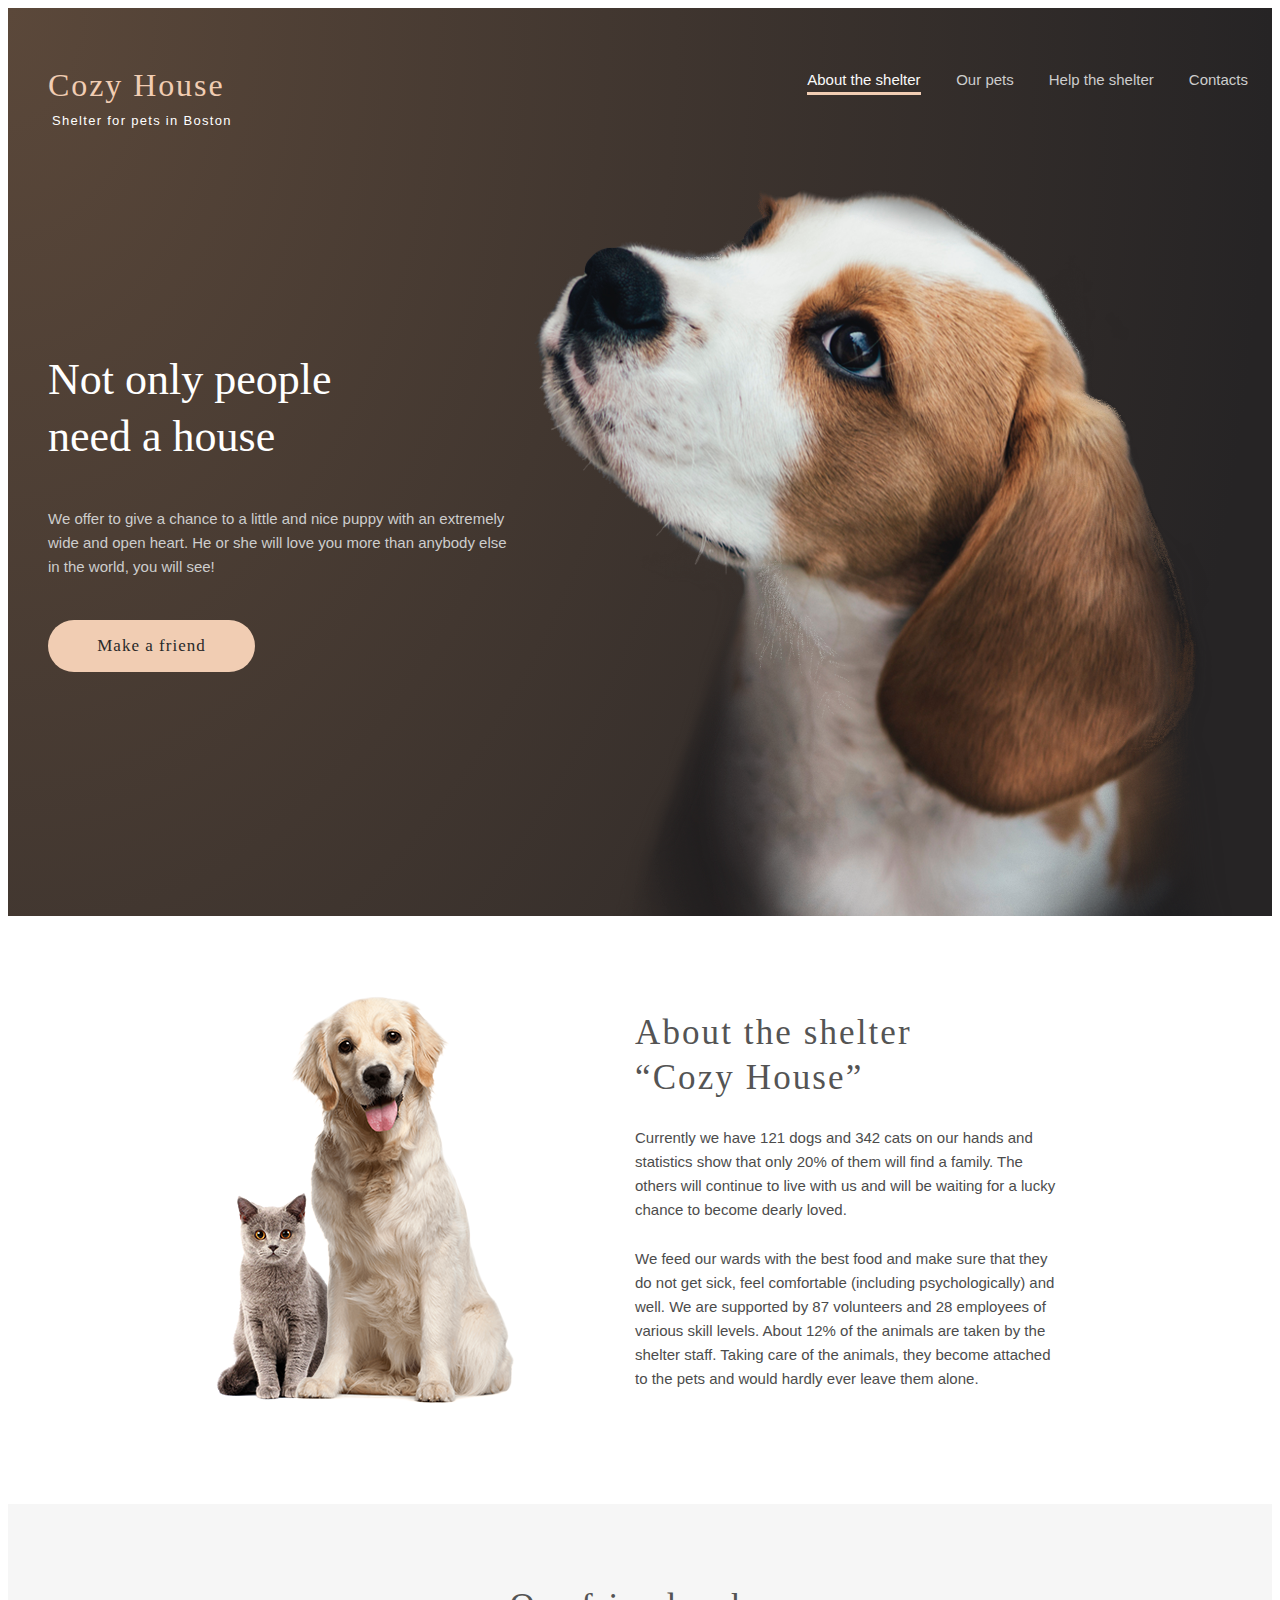
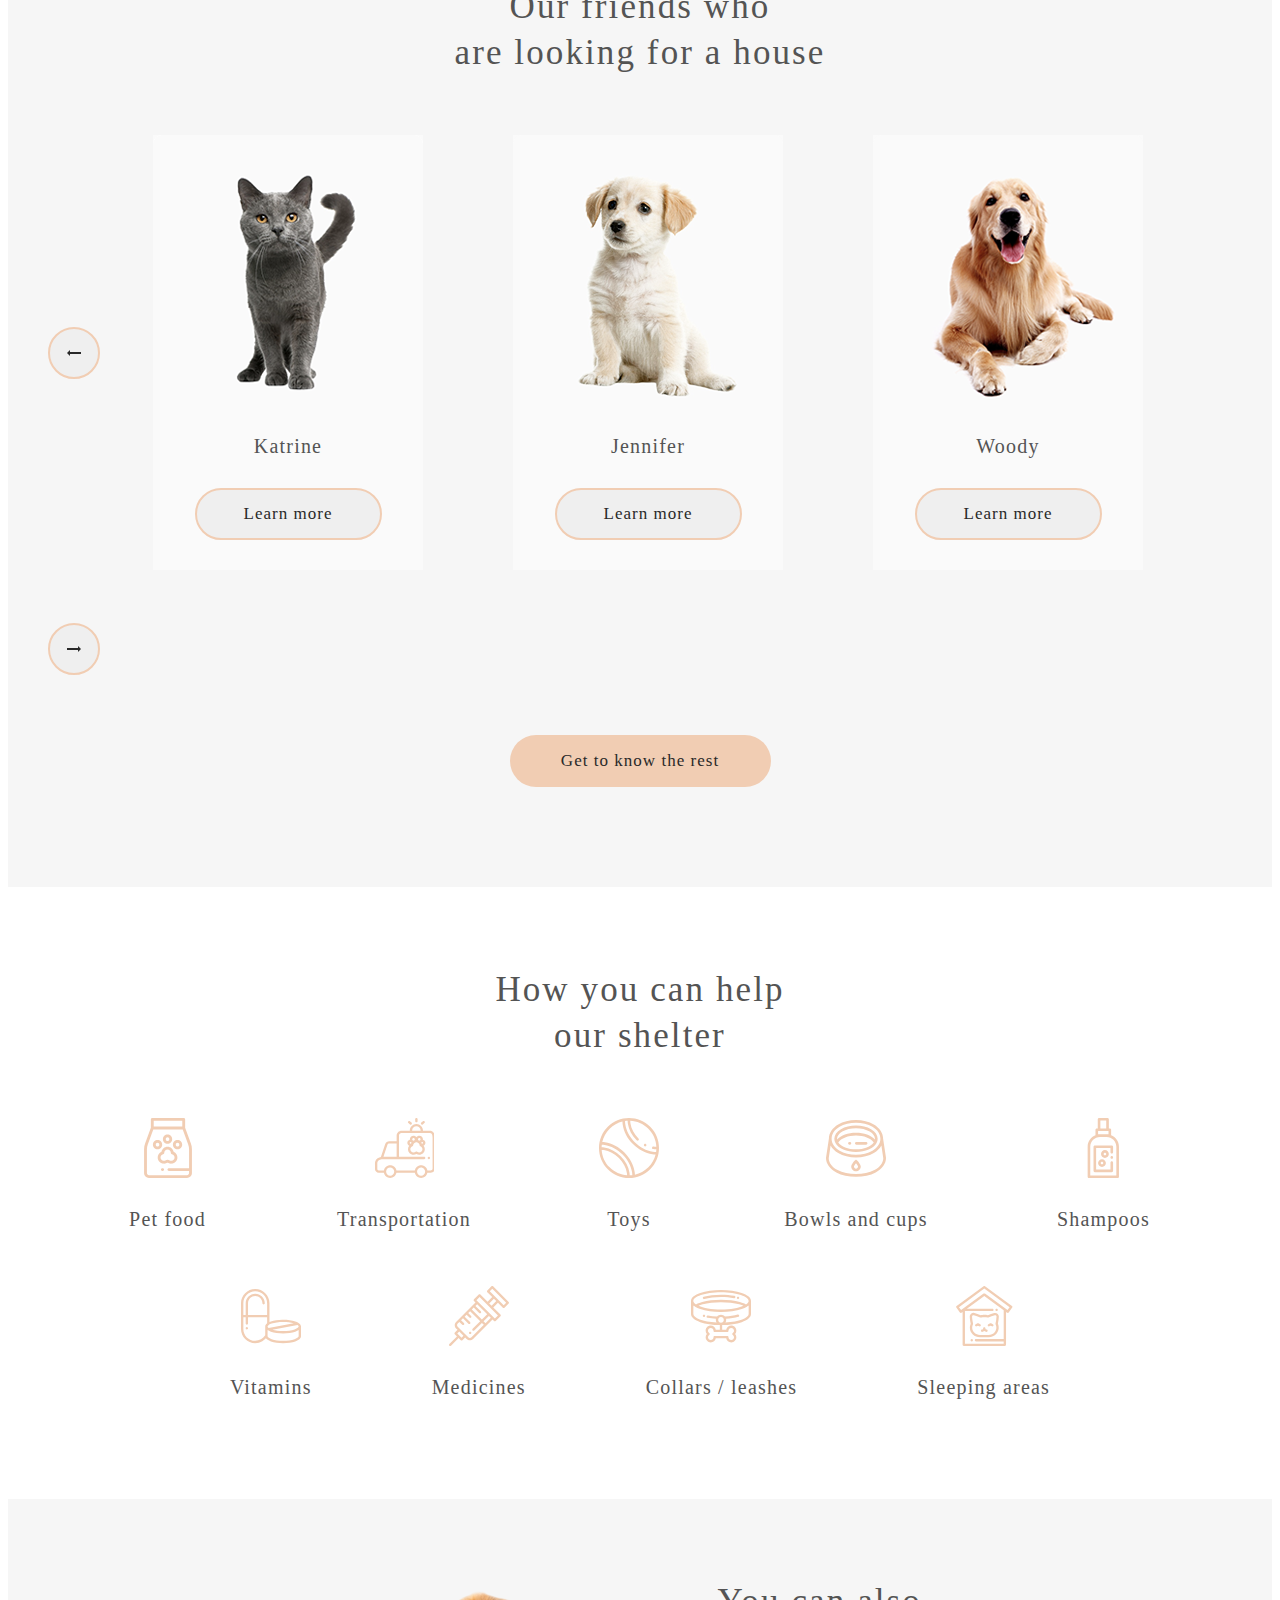
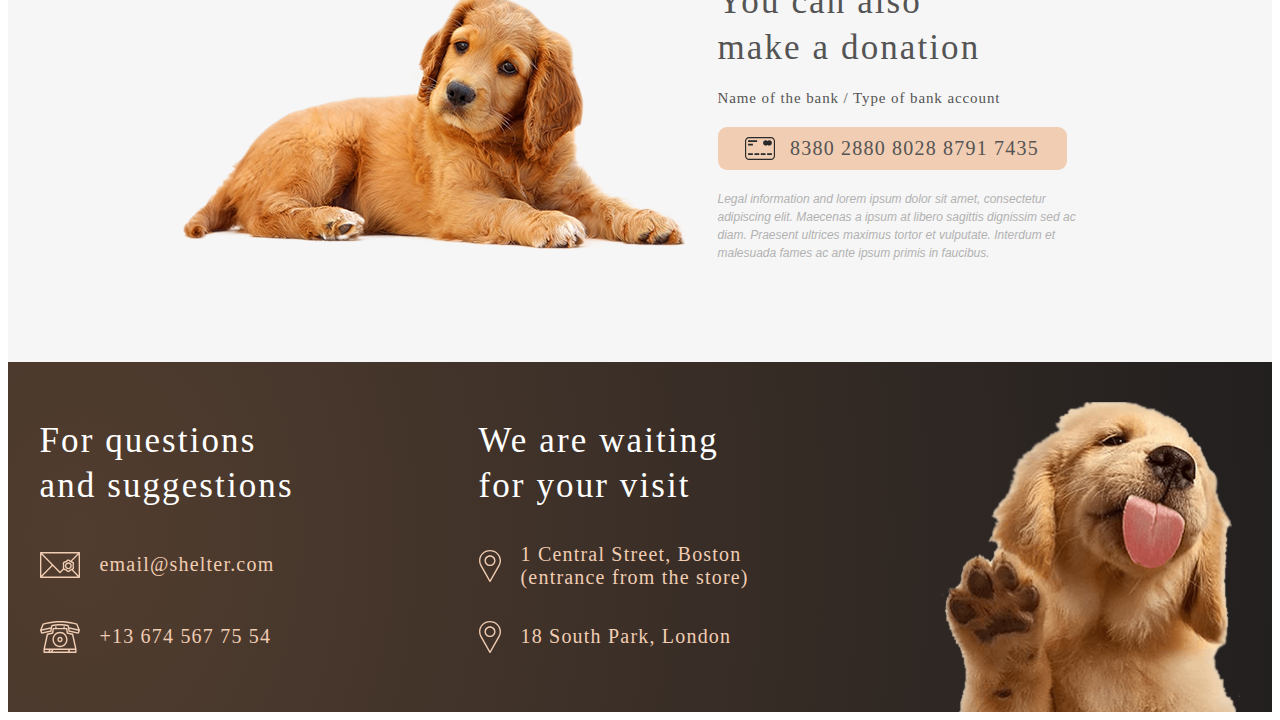
==== pages/main/index.html @ 9125d7a4 "feat: modified files" ====
<!DOCTYPE html>
<html lang="en">
  <head>
    <link rel="stylesheet" href="css/style.css" />
    <link rel="stylesheet" href="css/about-style.css" />
    <link rel="stylesheet" href="css/donation-style.css" />
    <link rel="stylesheet" href="css/help-style.css" />
    <link rel="stylesheet" href="css/pets-style.css" />
    <link rel="stylesheet" href="css/footer-style.css" />
    <meta charset="UTF-8" />
    <meta http-equiv="X-UA-Compatible" content="IE=edge" />
    <meta name="viewport" content="width=device-width, initial-scale=1.0" />
    <title>Shelter</title>
  </head>
  <body>
    <div class="content">
      <header class="header">
        <div class="header-container container">
          <div class="logo">
            <h1 class="logo-title">Cozy House</h1>
            <p class="logo-subtitle font-arial">Shelter for pets in Boston</p>
          </div>
          <nav class="header-nav">
            <ul class="header-list">
              <li>
                <a href="" class="header-link link-active font-arial"
                  >About the shelter</a
                >
                <div class="link-active-line"></div>
              </li>
              <li>
                <a href="../pets/index.html" class="header-link font-arial"
                  >Our pets</a
                >
              </li>
              <li>
                <a href="#help-the-shelter" class="header-link font-arial"
                  >Help the shelter</a
                >
              </li>
              <li>
                <a href="#contacts" class="header-link font-arial">Contacts</a>
              </li>
            </ul>

            <div class="header-nav-close">
              <span class="header-nav-close-line"></span>
              <span class="header-nav-close-line"></span>
            </div>
          </nav>
        </div>
      </header>
      <main>
        <section class="start-screen-container container">
          <div class="start-screen-content">
            <div class="heading">
              <span
                >Not only people <br />
                need a house</span
              >
            </div>

            <span class="font-arial subheading"
              >We offer to give a chance to a little and nice puppy with an
              extremely <br />
              wide and open heart. He or she will love you more than anybody
              else <br />
              in the world, you will see!</span
            >
            <div class="button-padding">
              <a href="#our-pets" class="button-primery"> Make a friend </a>
            </div>
          </div>
          <div class="photo"></div>
        </section>
        <section class="about-section container" id="about">
          <div class="about-photo-container">
            <img
              src="../../assets/img/about-pets.png"
              class="about-photo"
              alt="about-photo"
            />
          </div>

          <div class="about-text">
            <span class="about-heading font-georgia"
              >About the shelter <br />
              “Cozy House”</span
            >
            <span class="about-subheading font-arial">
              Currently we have 121 dogs and 342 cats on our hands and <br />
              statistics show that only 20% of them will find a family. The
              <br />
              others will continue to live with us and will be waiting for a
              lucky <br />
              chance to become dearly loved.
            </span>
            <span class="about-subheading font-arial"
              >We feed our wards with the best food and make sure that they
              <br />
              do not get sick, feel comfortable (including psychologically) and
              <br />
              well. We are supported by 87 volunteers and 28 employees of <br />
              various skill levels. About 12% of the animals are taken by the
              <br />
              shelter staff. Taking care of the animals, they become attached
              <br />
              to the pets and would hardly ever leave them alone.</span
            >
          </div>
        </section>
        <section class="pets-container container" id="our-pets">
          <div class="section-heading">
            <span>Our friends who</span>
            <span>are looking for a house</span>
          </div>

          <div class="pets-cards-wrapper">
            <button class="button-arrow">
              <div class="arrow-left"></div>
            </button>
            <div class="pets-cards">
              <div class="pets-card">
                <img src="../../assets/img/pets-katrine.png" alt="card" />
                <p class="pets-card-name">Katrine</p>
                <div class="pets-button-padding">
                  <button class="pets-card-button">Learn more</button>
                </div>
              </div>
              <div class="pets-card">
                <img src="../../assets/img/pets-jennifer.png" alt="card" />
                <p class="pets-card-name">Jennifer</p>
                <div class="pets-button-padding">
                  <button class="pets-card-button">Learn more</button>
                </div>
              </div>
              <div class="pets-card">
                <img src="../../assets/img/pets-woody.png" alt="card" />
                <p class="pets-card-name">Woody</p>
                <div class="pets-button-padding">
                  <button class="pets-card-button">Learn more</button>
                </div>
              </div>
            </div>

            <button class="button-arrow">
              <div class="arrow-right"></div>
            </button>
          </div>

          <p>
            <a href="../pets/index.html" class="pets-button"
              >Get to know the rest</a
            >
          </p>
        </section>
        <section class="help-container container" id="help-the-shelter">
          <div class="section-heading">
            <span>How you can help</span>
            <span>our shelter</span>
          </div>
          <div class="help-cards font-georgia">
            <div class="help-card help-card1">
              <div class="help-icon icon-pet-food"></div>
              <p class="help-text">Pet food</p>
            </div>
            <div class="help-card help-card2">
              <div class="help-icon icon-transportation"></div>
              <p class="help-text">Transportation</p>
            </div>
            <div class="help-card help-card3">
              <div class="help-icon icon-toys"></div>
              <p class="help-text">Toys</p>
            </div>
            <div class="help-card help-card4">
              <div class="help-icon icon-bowls-and-cups"></div>
              <p class="help-text">Bowls and cups</p>
            </div>
            <div class="help-card help-card5">
              <div class="help-icon icon-shampoos"></div>
              <p class="help-text">Shampoos</p>
            </div>

            <div class="help-card">
              <div class="help-icon icon-vitamins"></div>
              <p class="help-text">Vitamins</p>
            </div>
            <div class="help-card">
              <div class="help-icon icon-medicines"></div>
              <p class="help-text">Medicines</p>
            </div>
            <div class="help-card">
              <div class="help-icon icon-collars-leashes"></div>
              <p class="help-text">Collars / leashes</p>
            </div>
            <div class="help-card">
              <div class="help-icon icon-sleeping-area"></div>
              <p class="help-text">Sleeping areas</p>
            </div>
          </div>
        </section>
        <section class="donation-container container">
          <div class="donation-dog"></div>
          <div class="donation-information">
            <div class="donation-heading">
              <span
                >You can also <br />
                make a donation</span
              >
            </div>
            <p class="font-georgia donation-subheading">
              Name of the bank / Type of bank account
            </p>
            <div class="credit-card-content">
              <div class="credit-card"></div>
              <div>
                <a href="##" class="font-georgia number-credit-card">
                  8380 2880 8028 8791 7435
                </a>
              </div>
            </div>
            <p class="donation-text">
              Legal information and lorem ipsum dolor sit amet, consectetur
              <br />
              adipiscing elit. Maecenas a ipsum at libero sagittis dignissim sed
              ac <br />
              diam. Praesent ultrices maximus tortor et vulputate. Interdum et
              <br />
              malesuada fames ac ante ipsum primis in faucibus.
            </p>
          </div>
        </section>
      </main>
      <footer class="footer-container" id="contacts">
        <div class="contacts">
          <p class="font-georgia footer-title">
            For questions <br />
            and suggestions
          </p>
          <div class="information-wrapper">
            <div>
              <a href="mailto:email@shelter.com"
                ><div class="icon-email"></div
              ></a>
            </div>
            <div class="footer-text font-georgia">
              <a href="mailto:email@shelter.com" class="footer-link"
                >email@shelter.com</a
              >
            </div>
          </div>
          <div class="information-wrapper">
            <div>
              <a href="tel:+136745677554"><div class="icon-phone"></div></a>
            </div>
            <div class="footer-text font-georgia">
              <a href="tel:+136745677554" class="footer-link"
                >+13 674 567 75 54</a
              >
            </div>
          </div>
        </div>
        <div class="location">
          <p class="font-georgia footer-title">
            We are waiting <br />
            for your visit
          </p>
          <div class="information-wrapper location-boston-wrapper">
            <div>
              <a href="https://goo.gl/maps/z3cRfPZ4TjswBLQbA" target="_blank">
                <div class="icon-marker"></div
              ></a>
            </div>
            <div class="footer-text font-georgia">
              <a
                href="https://goo.gl/maps/z3cRfPZ4TjswBLQbA"
                target="_blank"
                class="footer-link"
              >
                1 Central Street, Boston <br />
                (entrance from the store)
              </a>
            </div>
          </div>
          <div class="information-wrapper location-london-wrapper">
            <a href="https://goo.gl/maps/1CMe6zZe6ShbFnkq8" target="_blank">
              <div class="icon-marker"></div>
            </a>
            <div class="footer-text font-georgia">
              <a
                href="https://goo.gl/maps/1CMe6zZe6ShbFnkq8"
                target="_blank"
                class="footer-link"
              >
                18 South Park, London
              </a>
            </div>
          </div>
        </div>
        <div class="footer-photo"></div>
      </footer>
    </div>
    <script src="score.js"></script>
  </body>
</html>
---- pages/main/css/style.css ----
html {
  scroll-behavior: smooth; /*чтобы прокрутка страницы по якорям проходила плавно*/
}

.content {
  color: #ffffff;
  max-width: 1280px;
  margin: 0 auto;
}

.container {
  max-width: 1280px;
  margin: 0 auto;
  padding-left: 40px;
  padding-right: 40px;
}

.header {
  width: 1280px;
  position: absolute;
  padding: 60px 0 30px;
}

.header-container {
  /* background: url(noise_lines_transparent@2X.png),
    radial-gradient(100% 215.42% at 0% 0%, #5b483a 0%, #262425 100%), #211f20;*/
  /*height: 180px;
  display: flex;
  flex-wrap: wrap;
  justify-content: space-between;
  align-items: center;
  color: #ffffff;*/
  max-width: 1200px;
  margin: auto;
  display: flex;
  justify-content: space-between;
}

.logo {
  display: flex;
  flex-direction: column;
  justify-content: space-between;
}

.logo-title {
  font-family: Georgia;
  font-style: normal;
  font-weight: normal;
  font-size: 32px;
  line-height: 110%;
  display: flex;
  align-items: center;
  letter-spacing: 0.06em;
  color: #f1cdb3;
}

.font-arial {
  font-family: Arial;
  font-style: normal;
  font-weight: normal;
}

.font-georgia {
  font-family: Georgia;
  font-style: normal;
  font-weight: normal;
  letter-spacing: 0.06em;
}

.logo-subtitle {
  padding-left: 4px;
  padding-top: 10px;
  font-size: 13px;
  line-height: 15px;
  letter-spacing: 0.1em;
}

h1 {
  margin: 0px;
}

h2 {
  margin: 0px;
}

.header-list {
  display: flex;
  flex-wrap: wrap;
  gap: 35px;
}

p {
  margin: 0px;
}

.header-link {
  font-size: 15px;
  line-height: 160%;
  color: #cdcdcd;
  text-decoration: none;
}

.header-link:hover {
  color: #fafafa;
}

li {
  list-style: none;
}

ul {
  padding: 0px;
  margin: 0px;
}

.link-active {
  color: #fafafa;
}

.link-active-line {
  width: 114px;
  height: 3px;
  top: 24px;
  background: #f1cdb3;
}

.start-screen-container {
  padding-top: 180px;
  background: url(noise_lines_transparent@2X.png),
    radial-gradient(100% 215.42% at 0% 0%, #5b483a 0%, #262425 100%), #211f20;
  padding-left: 40px;
  padding-right: 40px;
  display: flex;
  justify-content: space-between;
  flex-wrap: wrap;
}

.photo {
  background-image: url("../../../assets/img/start-screen-puppy.png");
  width: 698px;
  height: 728px;
}

.start-screen-content {
  display: flex;
  flex-direction: column;
  padding-top: 163px;
}

.heading {
  font-family: Georgia;
  font-style: normal;
  font-weight: normal;
  font-size: 44px;
  line-height: 130%;
  color: #ffffff;
}

.subheading {
  font-size: 15px;
  line-height: 160%;
  color: #cdcdcd;
  padding-top: 42px;
}

.button-primery {
  display: flex;
  flex-direction: column;
  justify-content: center;
  align-items: center;
  font-family: Georgia;
  font-style: normal;
  font-weight: 400;
  font-size: 17px;
  line-height: 130%;
  letter-spacing: 0.06em;

  width: 207px;
  height: 52px;
  background: #f1cdb3;
  border-radius: 100px;
  border: 0;
  cursor: pointer;
  text-decoration: none;
  color: #292929;
}

.button-primery:hover {
  background: #fddcc4;
}

/*.button-primery*/

.button-padding {
  padding-top: 41px;
}

.section-heading {
  font-family: Georgia;
  font-style: normal;
  font-weight: normal;
  font-size: 35px;
  line-height: 130%;
  letter-spacing: 0.06em;
  color: #545454;
  display: flex;
  flex-direction: column;
  justify-content: center;
  align-items: center;
}
---- pages/main/css/about-style.css ----
﻿.about-section {
  padding-top: 80px;
  display: flex;
  justify-content: center;
  flex-direction: row;
  align-items: center;
  flex-wrap: wrap;
  gap: 120px;
  margin-bottom: 100px;
}

.about-photo {
  width: 300px;
  height: 408px;
}

.about-photo-container {
  display: flex;
  flex-direction: row;
  justify-content: center;
}

.about-text {
  display: flex;
  flex-direction: column;
  justify-content: center;
  width: 430px;
}

.about-heading {
  font-size: 35px;
  line-height: 130%;
  color: #545454;
}

.about-text {
  font-size: 15px;
  line-height: 160%;
  color: #4c4c4c;
}

.about-subheading {
  padding-top: 25px;
}
---- pages/main/css/donation-style.css ----
﻿.donation-container {
  background-color: #f6f6f6;
  padding-top: 80px;
  padding-bottom: 100px;
  display: flex;
  flex-wrap: wrap;
  justify-content: center;
}

.donation-dog {
  width: 505px;
  height: 261px;
  background-image: url("../../../assets/img/donation-dog.png");
  align-self: center;
}

.donation-information {
  padding-left: 30px;
  display: flex;
  flex-direction: column;
  justify-content: space-between;
  gap: 20px;
  width: 380px;
}

.donation-heading {
  font-family: Georgia;
  font-style: normal;
  font-weight: normal;
  font-size: 35px;
  line-height: 130%;
  letter-spacing: 0.06em;
  color: #545454;
}

.donation-subheading {
  font-size: 15px;
  line-height: 110%;
  letter-spacing: 0.06em;
  color: #545454;
}

.credit-card-content {
  display: flex;
  justify-content: center;
  align-items: center;
  width: 349px;
  height: 43px;
  background: #f1cdb3;
  border-radius: 9px;
  gap: 15px;
  cursor: pointer;
}

.credit-card-content:hover {
  background: #fddcc4;
}

.credit-card {
  width: 30px;
  height: 23px;
  background-image: url("../../../assets/svg/credit-card.svg");
}

.number-credit-card {
  text-decoration: none;
  font-size: 20px;
  line-height: 115%;
  letter-spacing: 0.06em;
  color: #545454;
}

/*a:link {
  text-decoration: none;
  color: #545454;
}*/

.donation-text {
  font-family: Arial;
  font-style: italic;
  font-weight: normal;
  font-size: 12px;
  line-height: 18px;
  color: #b2b2b2;
}
---- pages/main/css/help-style.css ----
﻿.help-container {
  padding-top: 80px;
  padding-bottom: 100px;
  display: flex;
  flex-direction: column;
  flex-wrap: wrap;
  justify-content: space-between;
  align-items: center;
}

.help-cards {
  padding-top: 60px;
  /*padding-left: 87px;
  padding-right: 87px;*/
  display: flex;
  justify-content: center;
  flex-wrap: wrap;
  gap: 55px 120px;
  font-size: 20px;
  line-height: 115%;
  color: #545454;
}

.help-card {
  display: flex;
  flex-direction: column;
  align-items: center;
}

.help-icon {
  width: 60px;
  height: 60px;
}

.icon-pet-food {
  background-image: url("../../../assets/svg/icon-pet-food.svg");
}

.icon-transportation {
  background-image: url("../../../assets/svg/icon-transportation.svg");
}

.icon-toys {
  background-image: url("../../../assets/svg/icon-toys.svg");
}

.icon-bowls-and-cups {
  background-image: url("../../../assets/svg/icon-bowls-and-cups.svg");
}

.icon-shampoos {
  background-image: url("../../../assets/svg/icon-shampoos.svg");
}

.icon-vitamins {
  background-image: url("../../../assets/svg/icon-vitamins.svg");
}

.icon-medicines {
  background-image: url("../../../assets/svg/icon-medicines.svg");
}

.icon-collars-leashes {
  background-image: url("../../../assets/svg/icon-collars-leashes.svg");
}

.icon-sleeping-area {
  background-image: url("../../../assets/svg/icon-sleeping-area.svg");
}

.help-card1 {
  width: 83px;
  /* background: no-repeat;*/
}

.help-card2 {
  width: 150px;
  /*background: no-repeat;*/
}

.help-card3 {
  width: 60px;

  /*background: no-repeat;*/
}

.help-card4 {
  width: 154px;
  /* background: no-repeat;*/
}

.help-card5 {
  width: 101px;
  background: no-repeat;
}

.help-text {
  padding-top: 30px;
  font-family: Georgia;
  font-style: normal;
  font-weight: normal;
  font-size: 20px;
  line-height: 115%;
  color: #545454;
}
---- pages/main/css/pets-style.css ----
﻿.pets-container {
  background-color: #f6f6f6;
  padding-top: 80px;
  padding-bottom: 100px;
  display: flex;
  flex-direction: column;
  flex-wrap: wrap;
  justify-content: space-between;
  align-items: center;
  gap: 60px;
}

.pets-cards {
  display: flex;
  flex-wrap: wrap;
  justify-content: center;
  gap: 90px;
}

.pets-cards-wrapper {
  display: flex;
  flex-wrap: wrap;
  flex-direction: row;
  align-items: center;
  gap: 53px;
}

.button-arrow {
  width: 52px;
  height: 52px;
  left: 0px;
  /*  top: 342px;*/

  /* color-primary */

  border: 2px solid #f1cdb3;
  box-sizing: border-box;
  border-radius: 100px;
}

.button-arrow {
  display: flex;
  justify-content: center;
  align-items: center;

  /*background-image: no-repeat;*/
}

.button-arrow:hover {
  background-color: #fddcc4;
  cursor: pointer;
  border: none;
}

.arrow-left {
  background-image: url("../../../assets/img/Arrow-left.png");
  width: 14px;
  height: 6px;
}

.arrow-right {
  background-image: url("../../../assets/img/Arrow-right.png");
  width: 14px;
  height: 6px;
}

.pets-card {
  background-color: #fafafa;
  display: flex;
  flex-direction: column;
  align-items: center;
  cursor: pointer;
}

.pets-card:hover .pets-card-button {
  background-color: #fddcc4;
  border: none;
}

.pets-card-name {
  padding-top: 30px;
  font-family: Georgia;
  font-style: normal;
  font-weight: 400;
  font-size: 20px;
  line-height: 23px;
  letter-spacing: 0.06em;
  color: #545454;
}

.pets-button-padding {
  padding-top: 30px;
  padding-bottom: 30px;
}

.pets-card-button {
  width: 187px;
  height: 52px;
  border: 2px solid #f1cdb3;
  box-sizing: border-box;
  border-radius: 100px;
  font-family: Georgia;
  font-style: normal;
  font-weight: 400;
  font-size: 17px;
  line-height: 130%;
  letter-spacing: 0.06em;
  color: #292929;
}

.pets-card-button:hover {
  background-color: #fddcc4;
  cursor: pointer;
}

.pets-button {
  display: flex;
  flex-direction: column;
  justify-content: center;
  align-items: center;
  width: 261px;
  height: 52px;
  background: #f1cdb3;
  border-radius: 100px;
  font-family: Georgia;
  font-style: normal;
  font-weight: 400;
  font-size: 17px;
  line-height: 130%;
  letter-spacing: 0.06em;
  color: #292929;
  border: 0;
  cursor: pointer;
  text-decoration: none;
}

.pets-button:hover {
  background-color: #fddcc4;
  cursor: pointer;
}
---- pages/main/css/footer-style.css ----
﻿.footer-container {
  background: url(noise_lines_transparent@2X.png),
    radial-gradient(110.67% 538.64% at 5.73% 50%, #513d2f 0%, #1a1a1c 100%),
    #211f20;
  padding-top: 40px;
  max-width: 1280px;
  margin: 0 auto;
  display: flex;
  justify-content: center;
  flex-wrap: wrap;
  align-items: flex-start;
  gap: 160px;
}

.footer-photo {
  width: 300px;
  height: 310px;
  background-image: url("../../../assets/img/footer-puppy.png");
}

.contacts {
  padding-top: 16px;
  width: 279px;
  display: flex;
  flex-direction: column;
  gap: 40px;
}

.footer-title {
  font-size: 35px;
  line-height: 130%;
  color: #ffffff;
}

.information-wrapper {
  display: flex;
  justify-content: flex-start;
  align-items: center;
  gap: 20px;
}

.icon-email {
  width: 40px;
  height: 32px;
  background-image: url("../../../assets/svg/icon-email.svg");
}

.icon-phone {
  width: 40px;
  height: 32px;
  background-image: url("../../../assets/svg/icon-phone.svg");
}

.footer-text {
  font-size: 20px;
  line-height: 115%;
  color: #f1cdb3;
  text-decoration: none;
}

.location {
  padding-top: 16px;
  width: 302px;
  display: flex;
  flex-direction: column;
}

.location-boston-wrapper {
  padding-top: 34px;
}

.location-london-wrapper {
  padding-top: 32px;
}

.icon-marker {
  width: 22px;
  height: 32px;
  background-image: url("../../../assets/svg/icon-marker.svg");
}

.footer-link {
  text-decoration: none;
  color: #f1cdb3;
}
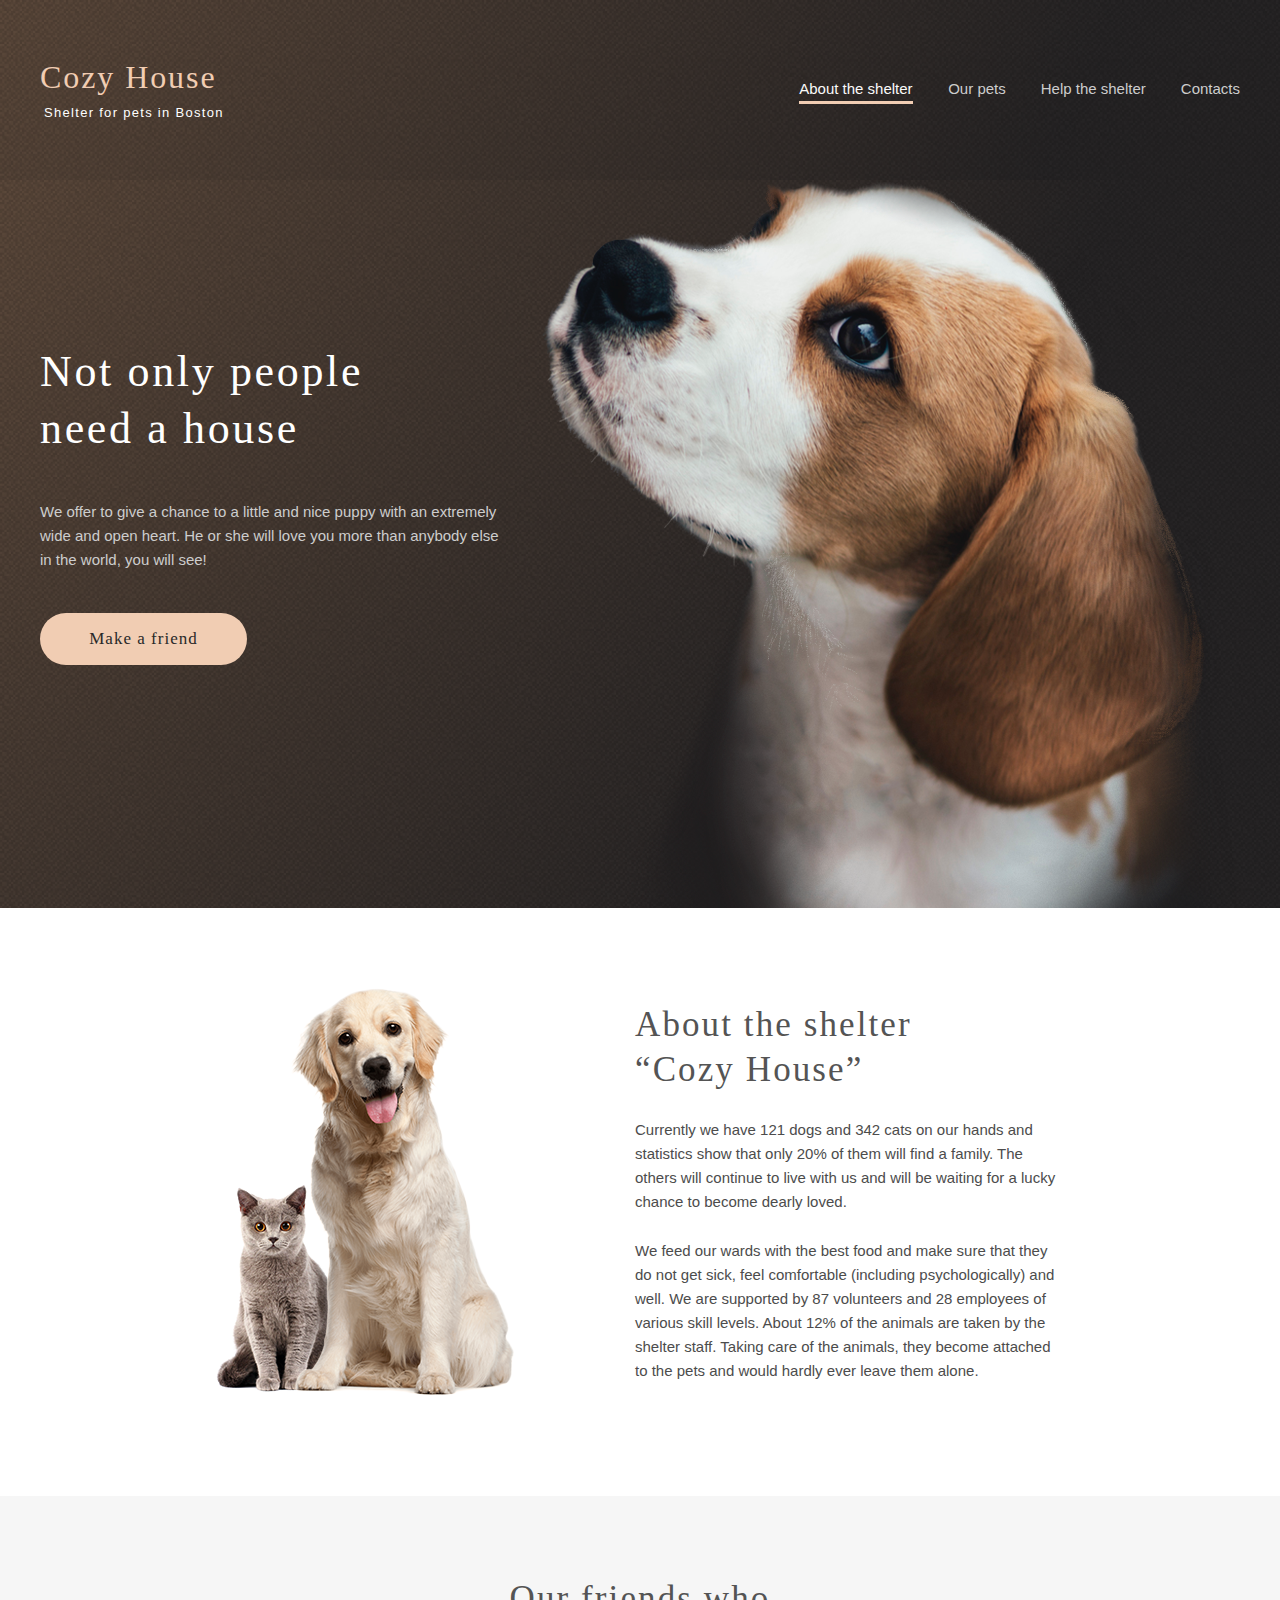
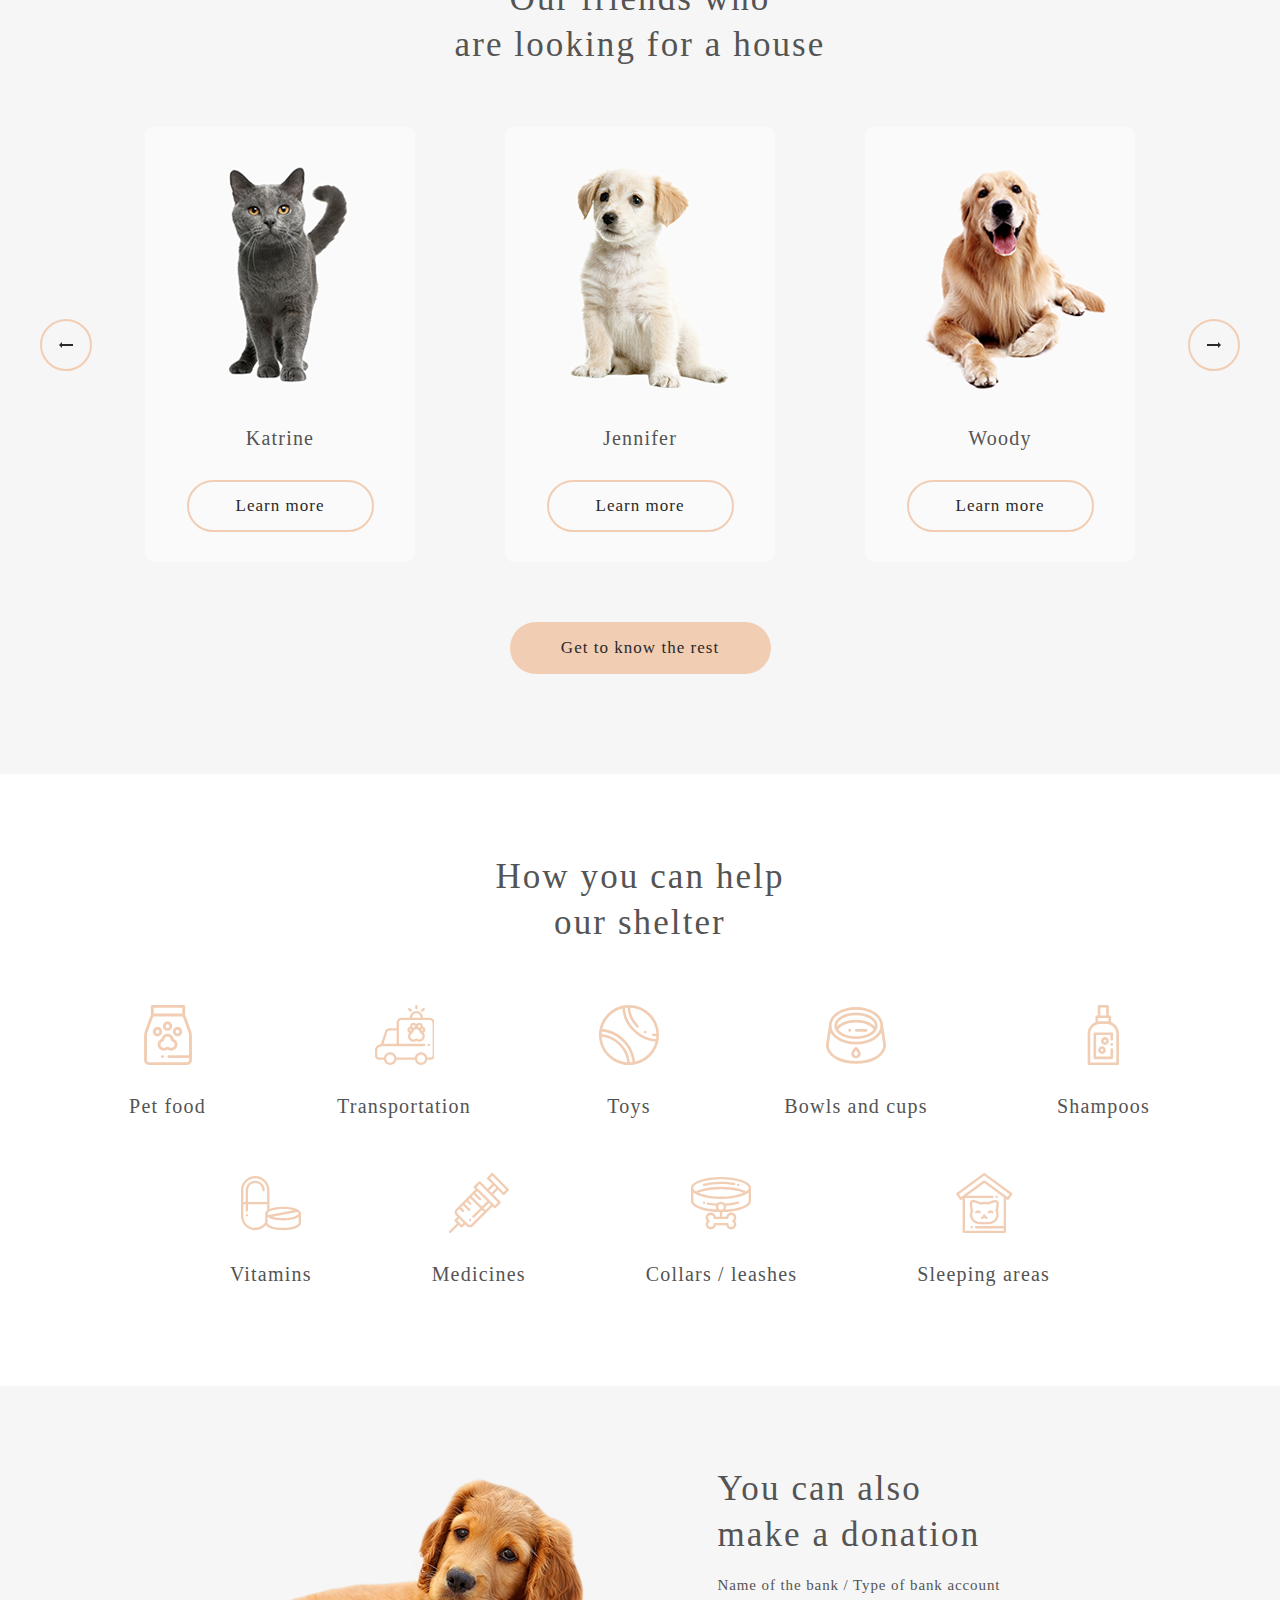
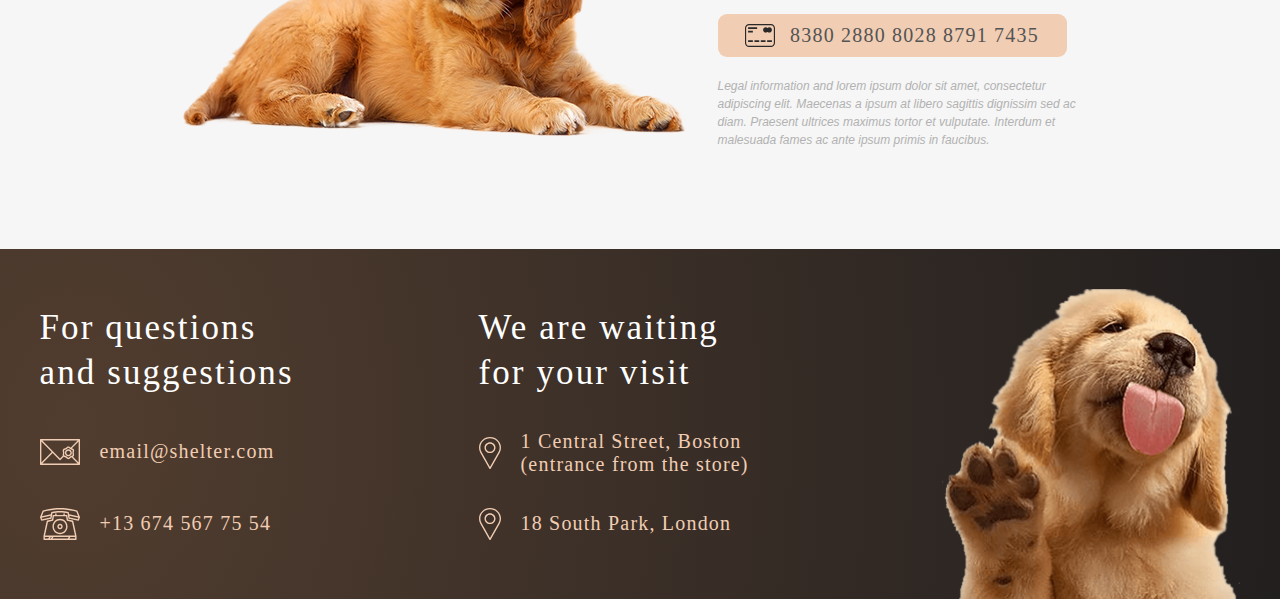
==== commit af6df6fd: "feat: modified files" ====
--- a/pages/main/index.html
+++ b/pages/main/index.html
@@ -14,10 +14,10 @@
   </head>
   <body>
     <div class="content">
-      <header class="header">
+      <header>
         <div class="header-container container">
           <div class="logo">
-            <h1 class="logo-title">Cozy House</h1>
+            <h1 class="logo-title font-georgia">Cozy House</h1>
             <p class="logo-subtitle font-arial">Shelter for pets in Boston</p>
           </div>
           <nav class="header-nav">
@@ -53,7 +53,7 @@
       <main>
         <section class="start-screen-container container">
           <div class="start-screen-content">
-            <div class="heading">
+            <div class="heading font-georgia">
               <span
                 >Not only people <br />
                 need a house</span
@@ -110,7 +110,7 @@
           </div>
         </section>
         <section class="pets-container container" id="our-pets">
-          <div class="section-heading">
+          <div class="section-heading font-georgia">
             <span>Our friends who</span>
             <span>are looking for a house</span>
           </div>
@@ -162,47 +162,47 @@
           <div class="help-cards font-georgia">
             <div class="help-card help-card1">
               <div class="help-icon icon-pet-food"></div>
-              <p class="help-text">Pet food</p>
+              <p class="help-text font-georgia">Pet food</p>
             </div>
             <div class="help-card help-card2">
               <div class="help-icon icon-transportation"></div>
-              <p class="help-text">Transportation</p>
+              <p class="help-text font-georgia">Transportation</p>
             </div>
             <div class="help-card help-card3">
               <div class="help-icon icon-toys"></div>
-              <p class="help-text">Toys</p>
+              <p class="help-text font-georgia">Toys</p>
             </div>
             <div class="help-card help-card4">
               <div class="help-icon icon-bowls-and-cups"></div>
-              <p class="help-text">Bowls and cups</p>
+              <p class="help-text font-georgia">Bowls and cups</p>
             </div>
             <div class="help-card help-card5">
               <div class="help-icon icon-shampoos"></div>
-              <p class="help-text">Shampoos</p>
+              <p class="help-text font-georgia">Shampoos</p>
             </div>
 
             <div class="help-card">
               <div class="help-icon icon-vitamins"></div>
-              <p class="help-text">Vitamins</p>
+              <p class="help-text font-georgia">Vitamins</p>
             </div>
             <div class="help-card">
               <div class="help-icon icon-medicines"></div>
-              <p class="help-text">Medicines</p>
+              <p class="help-text font-georgia">Medicines</p>
             </div>
             <div class="help-card">
               <div class="help-icon icon-collars-leashes"></div>
-              <p class="help-text">Collars / leashes</p>
+              <p class="help-text font-georgia">Collars / leashes</p>
             </div>
             <div class="help-card">
               <div class="help-icon icon-sleeping-area"></div>
-              <p class="help-text">Sleeping areas</p>
+              <p class="help-text font-georgia">Sleeping areas</p>
             </div>
           </div>
         </section>
         <section class="donation-container container">
           <div class="donation-dog"></div>
           <div class="donation-information">
-            <div class="donation-heading">
+            <div class="donation-heading font-georgia">
               <span
                 >You can also <br />
                 make a donation</span
--- a/pages/main/css/style.css
+++ b/pages/main/css/style.css
@@ -1,5 +1,9 @@
 html {
   scroll-behavior: smooth; /*чтобы прокрутка страницы по якорям проходила плавно*/
+}
+
+body {
+  margin: 0;
 }
 
 .content {
@@ -15,25 +19,18 @@
   padding-right: 40px;
 }
 
-.header {
-  width: 1280px;
-  position: absolute;
-  padding: 60px 0 30px;
-}
-
 .header-container {
-  /* background: url(noise_lines_transparent@2X.png),
-    radial-gradient(100% 215.42% at 0% 0%, #5b483a 0%, #262425 100%), #211f20;*/
-  /*height: 180px;
+  padding-top: 60px;
+  padding-bottom: 60px;
+  background-image: url("../../../assets/img/start-screen-gradient-background.png");
+  background-position: center 0;
+  background-repeat: no-repeat;
+  background-position: center 0 180px;
+  /*height: 180px;*/
   display: flex;
   flex-wrap: wrap;
   justify-content: space-between;
   align-items: center;
-  color: #ffffff;*/
-  max-width: 1200px;
-  margin: auto;
-  display: flex;
-  justify-content: space-between;
 }
 
 .logo {
@@ -43,9 +40,6 @@
 }
 
 .logo-title {
-  font-family: Georgia;
-  font-style: normal;
-  font-weight: normal;
   font-size: 32px;
   line-height: 110%;
   display: flex;
@@ -125,9 +119,9 @@
 }
 
 .start-screen-container {
-  padding-top: 180px;
-  background: url(noise_lines_transparent@2X.png),
-    radial-gradient(100% 215.42% at 0% 0%, #5b483a 0%, #262425 100%), #211f20;
+  background-image: url("../../../assets/img/start-screen-gradient-background.png");
+  background-position: center 0 -180px;
+  background-repeat: no-repeat;
   padding-left: 40px;
   padding-right: 40px;
   display: flex;
@@ -148,9 +142,6 @@
 }
 
 .heading {
-  font-family: Georgia;
-  font-style: normal;
-  font-weight: normal;
   font-size: 44px;
   line-height: 130%;
   color: #ffffff;
@@ -189,16 +180,11 @@
   background: #fddcc4;
 }
 
-/*.button-primery*/
-
 .button-padding {
   padding-top: 41px;
 }
 
 .section-heading {
-  font-family: Georgia;
-  font-style: normal;
-  font-weight: normal;
   font-size: 35px;
   line-height: 130%;
   letter-spacing: 0.06em;
--- a/pages/main/css/donation-style.css
+++ b/pages/main/css/donation-style.css
@@ -24,9 +24,6 @@
 }
 
 .donation-heading {
-  font-family: Georgia;
-  font-style: normal;
-  font-weight: normal;
   font-size: 35px;
   line-height: 130%;
   letter-spacing: 0.06em;
--- a/pages/main/css/help-style.css
+++ b/pages/main/css/help-style.css
@@ -96,9 +96,6 @@
 
 .help-text {
   padding-top: 30px;
-  font-family: Georgia;
-  font-style: normal;
-  font-weight: normal;
   font-size: 20px;
   line-height: 115%;
   color: #545454;
--- a/pages/main/css/pets-style.css
+++ b/pages/main/css/pets-style.css
@@ -42,6 +42,7 @@
   display: flex;
   justify-content: center;
   align-items: center;
+  background: #f6f6f6;
 
   /*background-image: no-repeat;*/
 }
@@ -70,11 +71,16 @@
   flex-direction: column;
   align-items: center;
   cursor: pointer;
+  border-radius: 9px;
 }
 
 .pets-card:hover .pets-card-button {
   background-color: #fddcc4;
   border: none;
+}
+
+.pets-card:hover {
+  background-color: #ffffff;
 }
 
 .pets-card-name {
@@ -94,6 +100,7 @@
 }
 
 .pets-card-button {
+  background-color: #fafafa;
   width: 187px;
   height: 52px;
   border: 2px solid #f1cdb3;
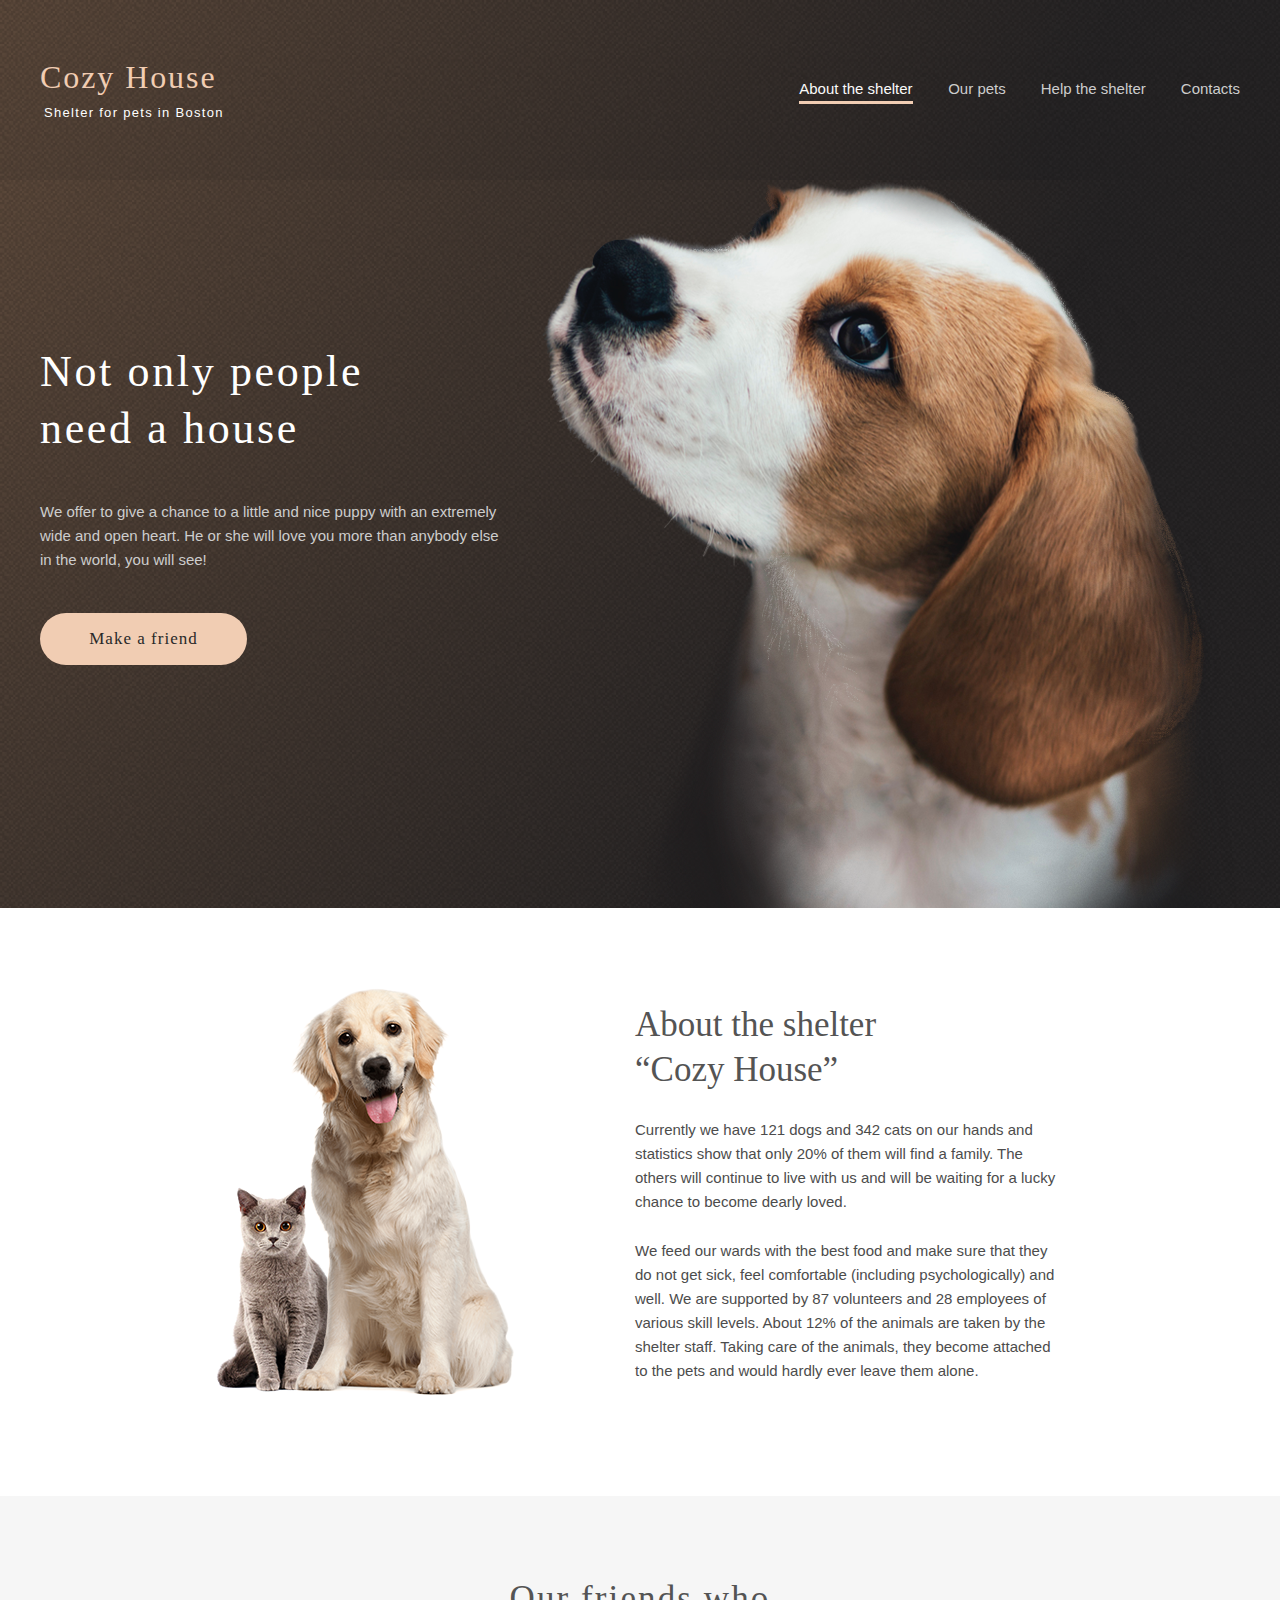
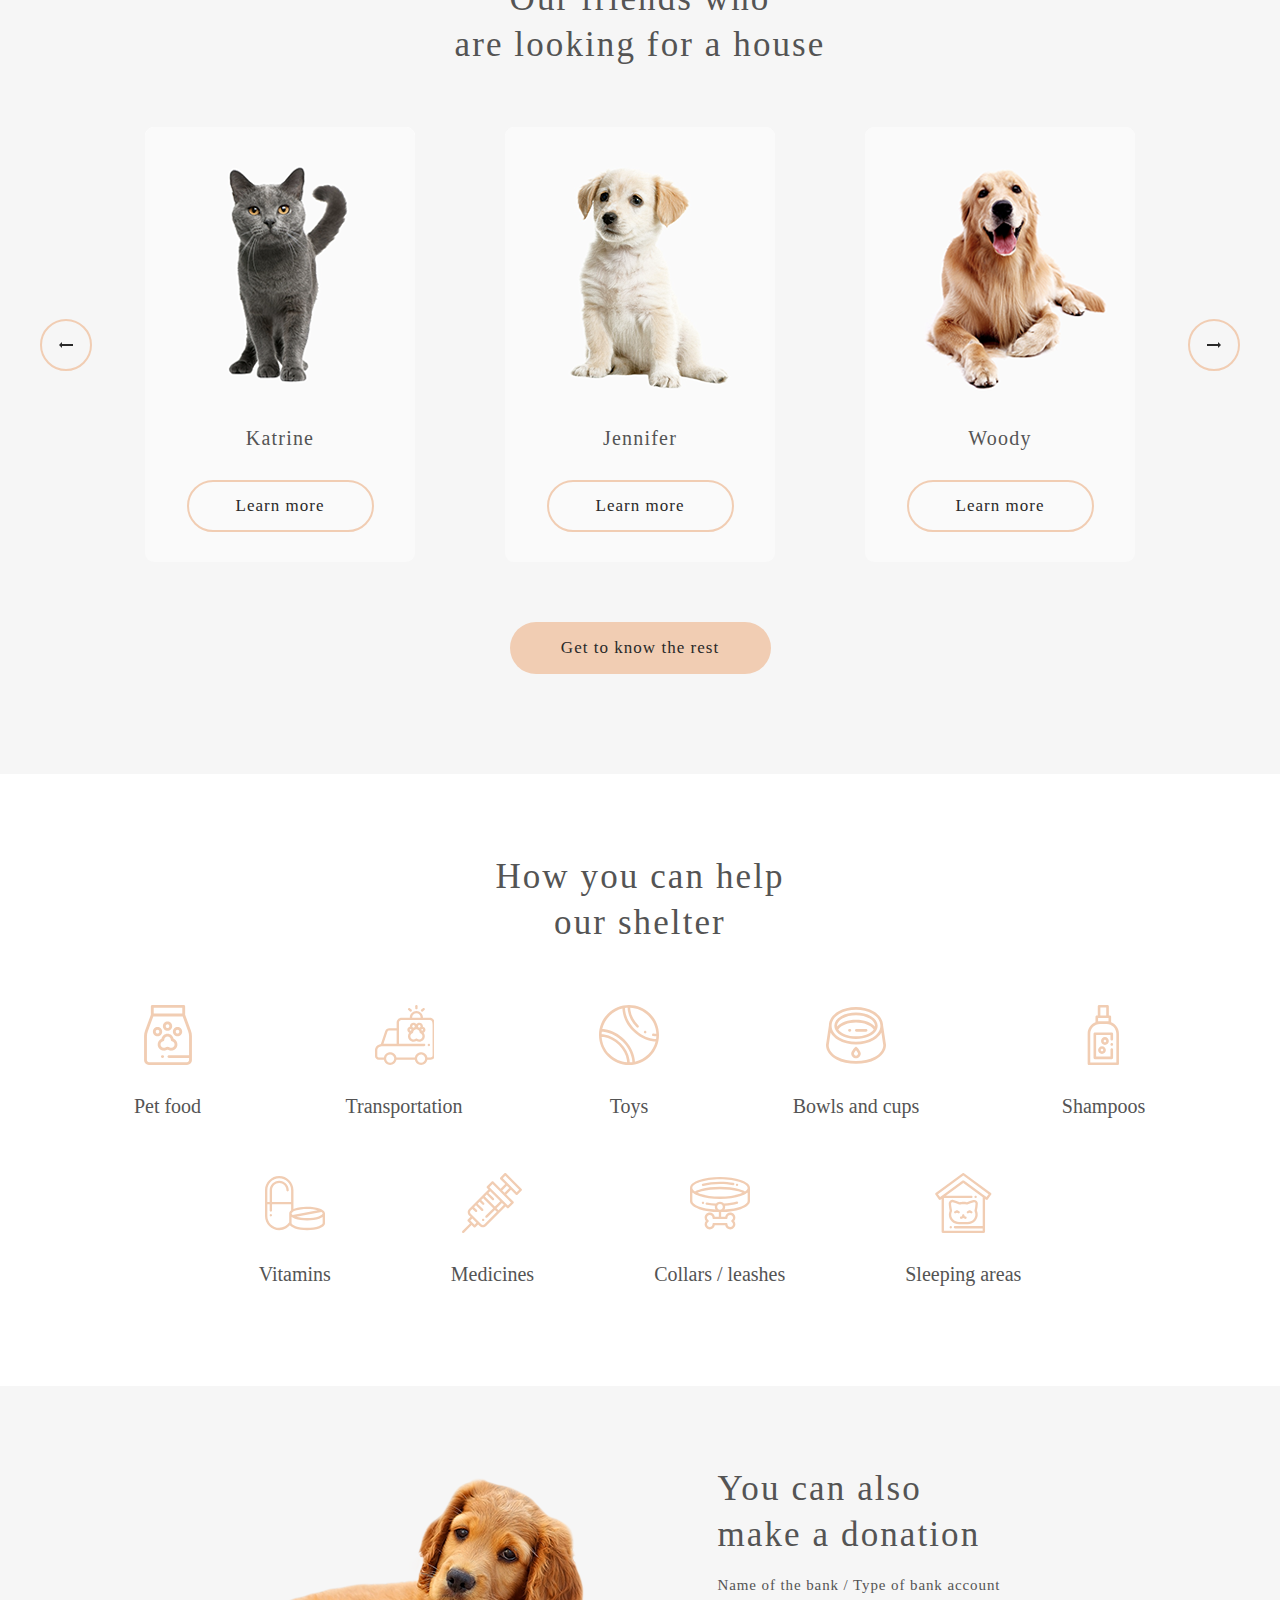
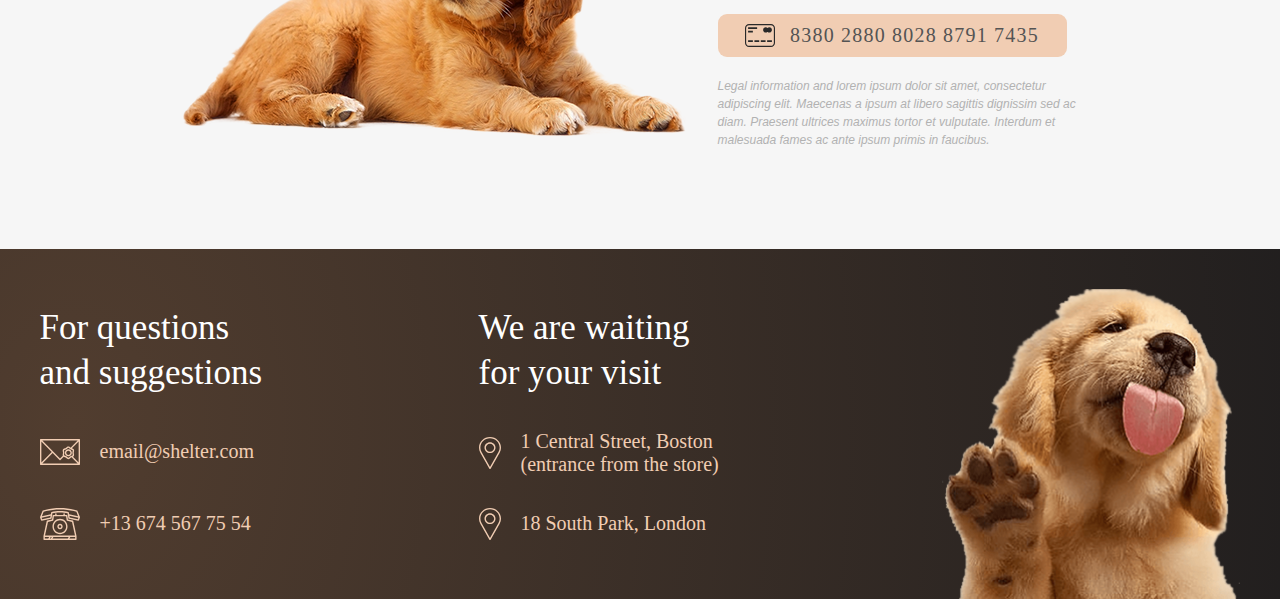
==== commit c6999872: "feat: modified files" ====
--- a/pages/main/index.html
+++ b/pages/main/index.html
@@ -53,7 +53,7 @@
       <main>
         <section class="start-screen-container container">
           <div class="start-screen-content">
-            <div class="heading font-georgia">
+            <div class="heading">
               <span
                 >Not only people <br />
                 need a house</span
@@ -155,7 +155,7 @@
           </p>
         </section>
         <section class="help-container container" id="help-the-shelter">
-          <div class="section-heading">
+          <div class="section-heading font-georgia">
             <span>How you can help</span>
             <span>our shelter</span>
           </div>
--- a/pages/main/css/style.css
+++ b/pages/main/css/style.css
@@ -58,7 +58,7 @@
   font-family: Georgia;
   font-style: normal;
   font-weight: normal;
-  letter-spacing: 0.06em;
+  /*letter-spacing: 0.06em;*/
 }
 
 .logo-subtitle {
@@ -144,6 +144,7 @@
 .heading {
   font-size: 44px;
   line-height: 130%;
+  letter-spacing: 0.06em;
   color: #ffffff;
 }
 
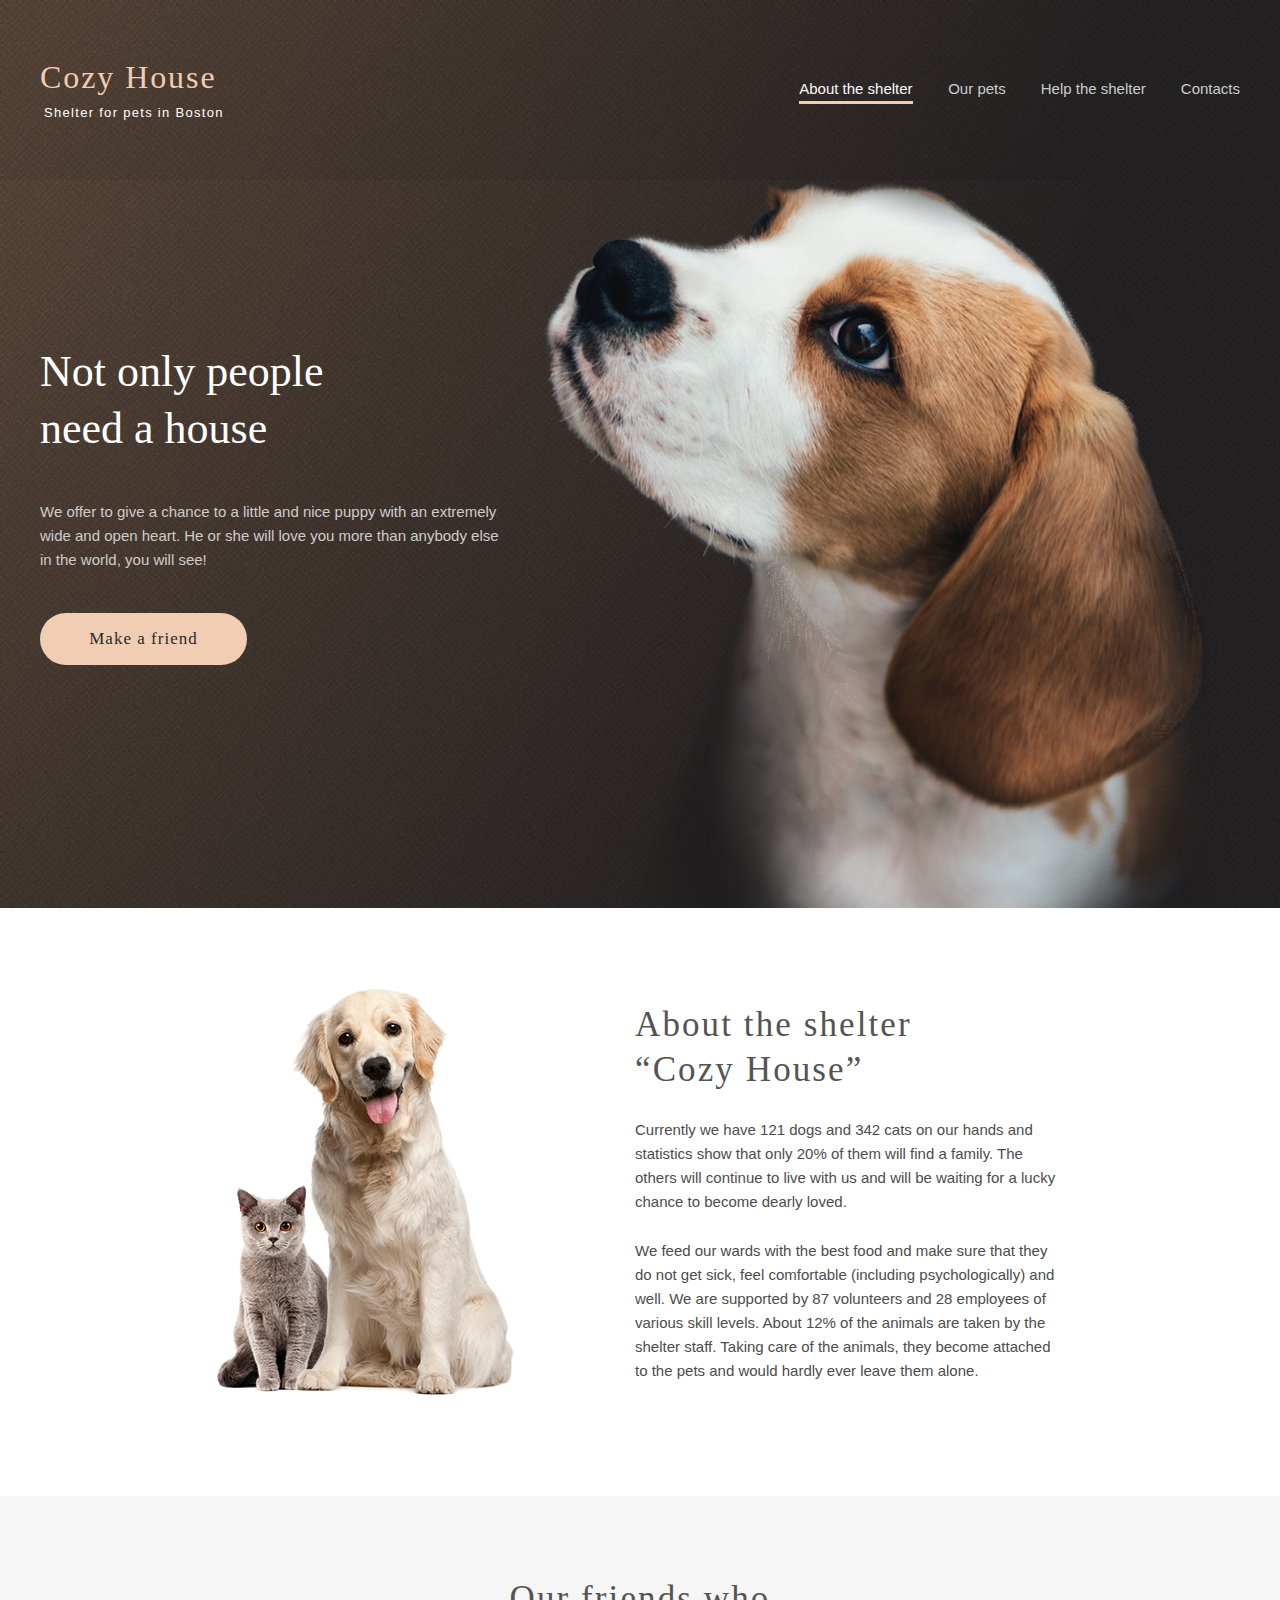
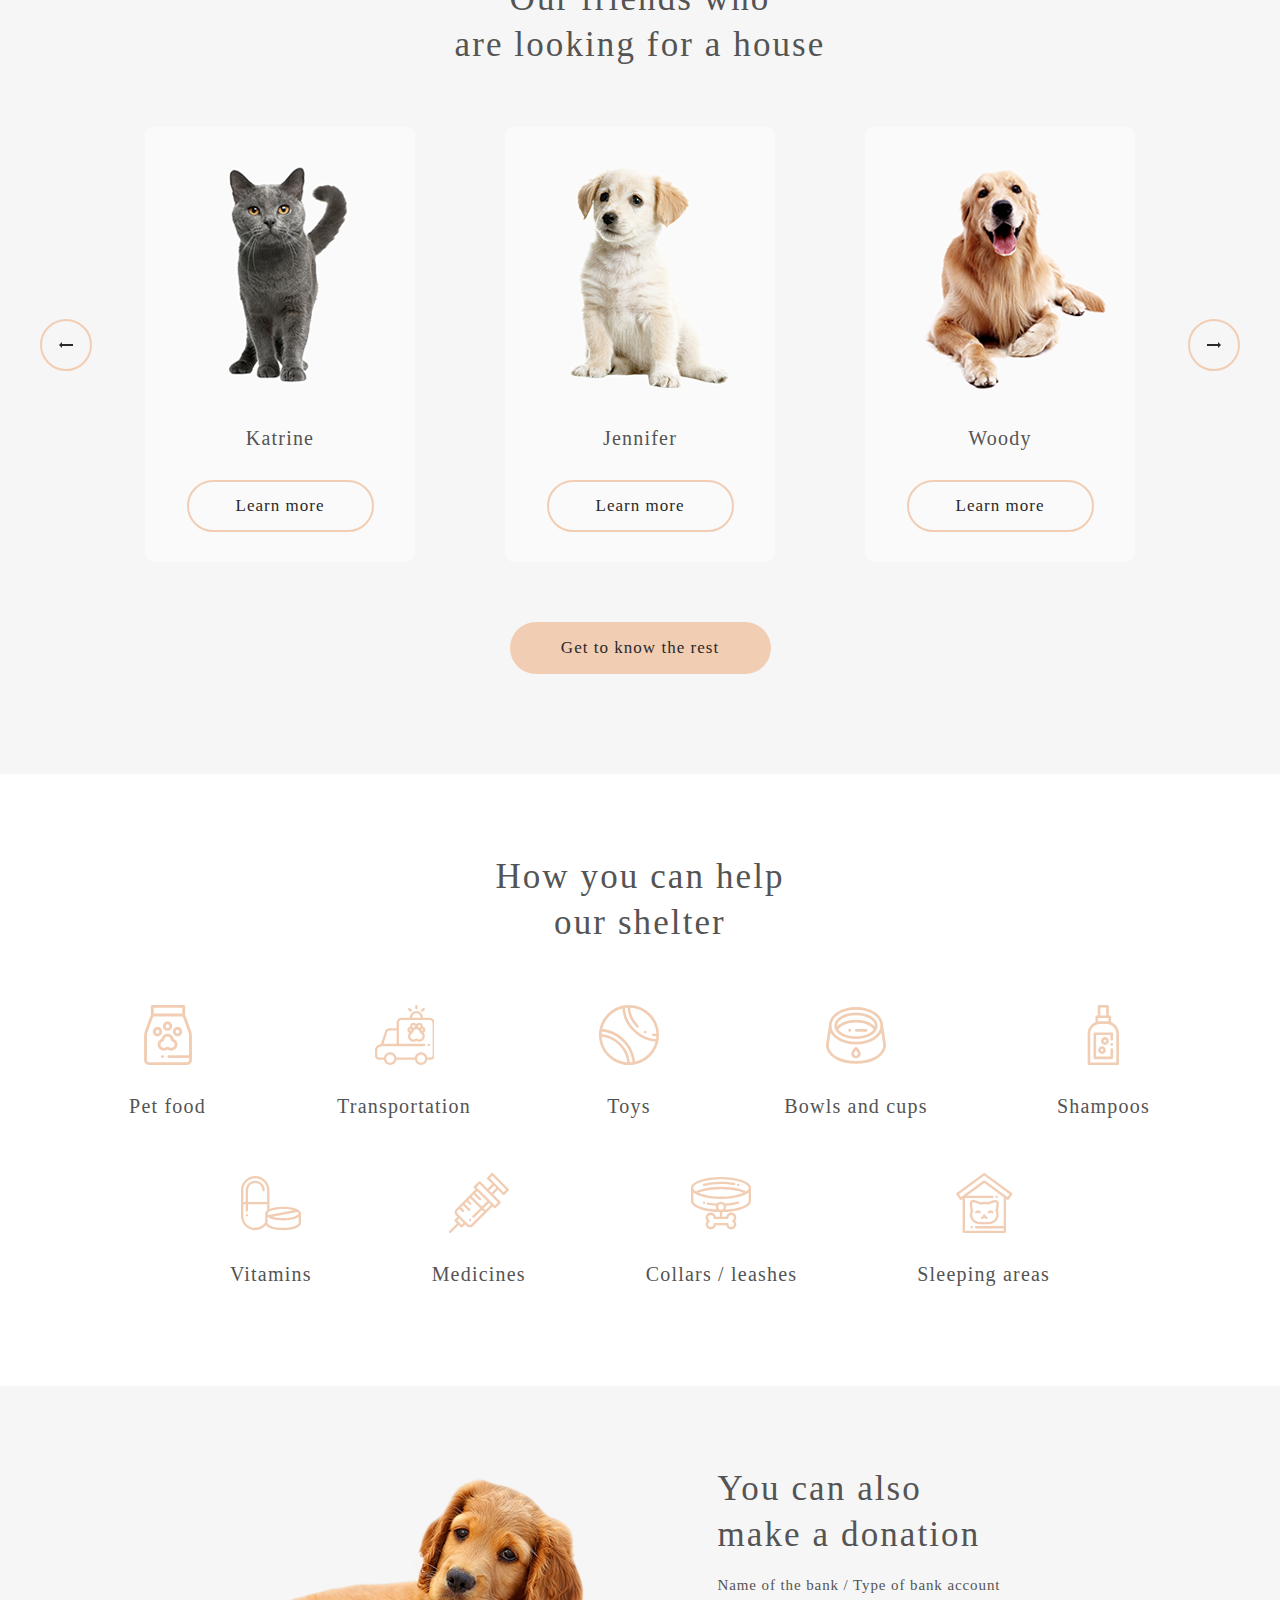
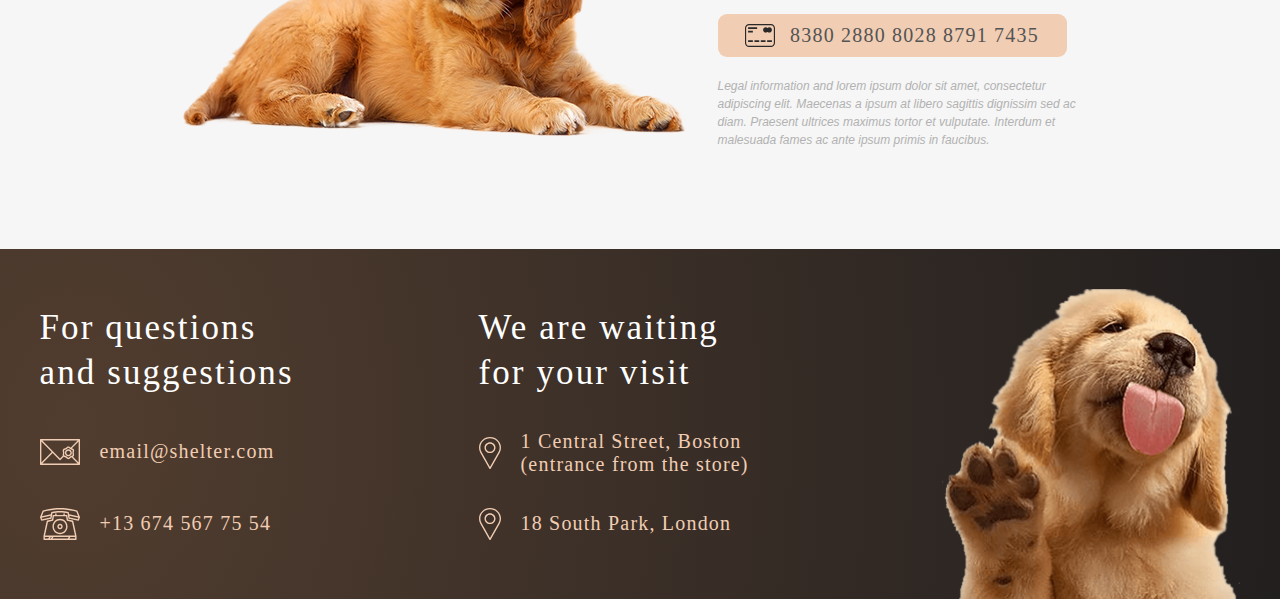
==== commit 8078eaf7: "feat: add branch shelter-part2" ====
--- a/pages/main/index.html
+++ b/pages/main/index.html
@@ -71,7 +71,9 @@
               <a href="#our-pets" class="button-primery"> Make a friend </a>
             </div>
           </div>
-          <div class="photo"></div>
+          <div class="wrapper-photo">
+            <div class="photo"></div>
+          </div>
         </section>
         <section class="about-section container" id="about">
           <div class="about-photo-container">
@@ -134,7 +136,7 @@
                   <button class="pets-card-button">Learn more</button>
                 </div>
               </div>
-              <div class="pets-card">
+              <div class="pets-card pets-card3">
                 <img src="../../assets/img/pets-woody.png" alt="card" />
                 <p class="pets-card-name">Woody</p>
                 <div class="pets-button-padding">
@@ -181,19 +183,19 @@
               <p class="help-text font-georgia">Shampoos</p>
             </div>
 
-            <div class="help-card">
+            <div class="help-card help-card6">
               <div class="help-icon icon-vitamins"></div>
               <p class="help-text font-georgia">Vitamins</p>
             </div>
-            <div class="help-card">
+            <div class="help-card help-card7">
               <div class="help-icon icon-medicines"></div>
               <p class="help-text font-georgia">Medicines</p>
             </div>
-            <div class="help-card">
+            <div class="help-card help-card8">
               <div class="help-icon icon-collars-leashes"></div>
               <p class="help-text font-georgia">Collars / leashes</p>
             </div>
-            <div class="help-card">
+            <div class="help-card help-card9">
               <div class="help-icon icon-sleeping-area"></div>
               <p class="help-text font-georgia">Sleeping areas</p>
             </div>
--- a/pages/main/css/style.css
+++ b/pages/main/css/style.css
@@ -26,7 +26,6 @@
   background-position: center 0;
   background-repeat: no-repeat;
   background-position: center 0 180px;
-  /*height: 180px;*/
   display: flex;
   flex-wrap: wrap;
   justify-content: space-between;
@@ -58,7 +57,7 @@
   font-family: Georgia;
   font-style: normal;
   font-weight: normal;
-  /*letter-spacing: 0.06em;*/
+  letter-spacing: 0.06em;
 }
 
 .logo-subtitle {
@@ -142,9 +141,11 @@
 }
 
 .heading {
+  font-family: Georgia;
+  font-style: normal;
+  font-weight: 400;
   font-size: 44px;
   line-height: 130%;
-  letter-spacing: 0.06em;
   color: #ffffff;
 }
 
@@ -195,3 +196,197 @@
   justify-content: center;
   align-items: center;
 }
+
+@media screen and (max-width: 768px) {
+  .content {
+    max-width: 768px;
+  }
+
+  .container {
+    max-width: 768px;
+    /*margin: 0 auto;*/
+    padding-left: 30px;
+    padding-right: 30px;
+  }
+
+  .header-container {
+    padding-top: 30px;
+    padding-bottom: 30px;
+    background-image: url("../../../assets/img/start-screen-background_768px.jpg");
+    background-position: center 0;
+    background-repeat: no-repeat;
+    background-position: center 0 120px;
+    display: flex;
+    flex-wrap: wrap;
+    justify-content: space-between;
+    align-items: center;
+  }
+
+  .logo-title {
+    font-size: 32px;
+    line-height: 110%;
+    display: flex;
+    align-items: center;
+    letter-spacing: 0.06em;
+    color: #f1cdb3;
+  }
+
+  .font-arial {
+    font-family: Arial;
+    font-style: normal;
+    font-weight: normal;
+  }
+
+  .font-georgia {
+    font-family: Georgia;
+    font-style: normal;
+    font-weight: normal;
+    letter-spacing: 0.06em;
+  }
+
+  /*.logo-subtitle {
+    padding-left: 4px;
+    padding-top: 10px;
+    font-size: 13px;
+    line-height: 15px;
+    letter-spacing: 0.1em;
+  }*/
+
+  .wrapper-photo {
+    width: 100%;
+    display: flex;
+    justify-content: flex-end;
+    padding-top: 100px;
+  }
+
+  h1 {
+    margin: 0px;
+  }
+
+  h2 {
+    margin: 0px;
+  }
+
+  .header-list {
+    display: flex;
+    flex-wrap: wrap;
+    gap: 35px;
+  }
+
+  p {
+    margin: 0px;
+  }
+
+  .header-link {
+    font-size: 15px;
+    line-height: 160%;
+    color: #cdcdcd;
+    text-decoration: none;
+  }
+
+  .header-link:hover {
+    color: #fafafa;
+  }
+
+  li {
+    list-style: none;
+  }
+
+  ul {
+    padding: 0px;
+    margin: 0px;
+  }
+
+  .link-active {
+    color: #fafafa;
+  }
+
+  .link-active-line {
+    width: 114px;
+    height: 3px;
+    top: 24px;
+    background: #f1cdb3;
+  }
+
+  .start-screen-container {
+    background-image: url("../../../assets/img/start-screen-background_768px.jpg");
+    background-position: center 0 -120px;
+    background-repeat: no-repeat;
+    padding-left: 30px;
+    padding-right: 30px;
+    display: flex;
+    justify-content: space-between;
+    flex-wrap: wrap;
+  }
+
+  .photo {
+    background-image: url("../../../assets/img/start-screen-puppy_768px.png");
+    width: 569px;
+    height: 593px;
+  }
+
+  .start-screen-content {
+    display: flex;
+    flex-direction: column;
+    padding-top: 30px;
+    padding-left: 125px;
+  }
+
+  .heading {
+    font-family: Georgia;
+    font-style: normal;
+    font-weight: 400;
+    font-size: 44px;
+    line-height: 130%;
+    color: #ffffff;
+  }
+
+  .subheading {
+    font-size: 15px;
+    line-height: 160%;
+    color: #cdcdcd;
+    padding-top: 42px;
+  }
+
+  .button-primery {
+    display: flex;
+    flex-direction: column;
+    justify-content: center;
+    align-items: center;
+    font-family: Georgia;
+    font-style: normal;
+    font-weight: 400;
+    font-size: 17px;
+    line-height: 130%;
+    letter-spacing: 0.06em;
+
+    width: 207px;
+    height: 52px;
+    background: #f1cdb3;
+    border-radius: 100px;
+    border: 0;
+    cursor: pointer;
+    text-decoration: none;
+    color: #292929;
+  }
+
+  .button-primery:hover {
+    background: #fddcc4;
+  }
+
+  .button-padding {
+    padding-top: 42px;
+    padding-left: 126px;
+  }
+
+  .section-heading {
+    font-size: 35px;
+    line-height: 130%;
+    letter-spacing: 0.06em;
+    color: #545454;
+    display: flex;
+    flex-direction: column;
+    justify-content: center;
+    align-items: center;
+  }
+}
--- a/pages/main/css/about-style.css
+++ b/pages/main/css/about-style.css
@@ -28,6 +28,7 @@
 }
 
 .about-heading {
+  letter-spacing: 0.06em;
   font-size: 35px;
   line-height: 130%;
   color: #545454;
@@ -41,4 +42,53 @@
 
 .about-subheading {
   padding-top: 25px;
-}+}
+
+@media screen and (max-width: 768px) {
+  .about-section {
+    padding-top: 80px;
+    display: flex;
+    justify-content: center;
+    flex-direction: column;
+    align-items: center;
+    flex-wrap: wrap;
+    gap: 80px;
+    /*margin-bottom: 100px;*/
+  }
+
+  .about-photo {
+    width: 300px;
+    height: 408px;
+  }
+
+  .about-photo-container {
+    display: flex;
+    flex-direction: row;
+    justify-content: center;
+    order: 2;
+  }
+
+  .about-text {
+    display: flex;
+    flex-direction: column;
+    justify-content: center;
+    width: 430px;
+  }
+
+  .about-heading {
+    letter-spacing: 0.06em;
+    font-size: 35px;
+    line-height: 130%;
+    color: #545454;
+  }
+
+  .about-text {
+    font-size: 15px;
+    line-height: 160%;
+    color: #4c4c4c;
+  }
+
+  .about-subheading {
+    padding-top: 25px;
+  }
+}
--- a/pages/main/css/donation-style.css
+++ b/pages/main/css/donation-style.css
@@ -67,11 +67,6 @@
   color: #545454;
 }
 
-/*a:link {
-  text-decoration: none;
-  color: #545454;
-}*/
-
 .donation-text {
   font-family: Arial;
   font-style: italic;
@@ -80,3 +75,34 @@
   line-height: 18px;
   color: #b2b2b2;
 }
+
+@media screen and (max-width: 768px) {
+  .donation-container {
+    background-color: #f6f6f6;
+    padding-top: 80px;
+    padding-bottom: 100px;
+    display: flex;
+    flex-wrap: wrap;
+    justify-content: center;
+    flex-direction: column;
+    gap: 60px;
+  }
+
+  .donation-dog {
+    width: 505px;
+    height: 261px;
+    background-image: url("../../../assets/img/donation-dog.png");
+    align-self: center;
+    order: 2;
+  }
+
+  .donation-information {
+    padding-left: 0px;
+    display: flex;
+    flex-direction: column;
+    justify-content: space-between;
+    gap: 20px;
+    width: 380px;
+    align-self: center;
+  }
+}
--- a/pages/main/css/help-style.css
+++ b/pages/main/css/help-style.css
@@ -10,8 +10,6 @@
 
 .help-cards {
   padding-top: 60px;
-  /*padding-left: 87px;
-  padding-right: 87px;*/
   display: flex;
   justify-content: center;
   flex-wrap: wrap;
@@ -70,23 +68,18 @@
 
 .help-card1 {
   width: 83px;
-  /* background: no-repeat;*/
 }
 
 .help-card2 {
   width: 150px;
-  /*background: no-repeat;*/
 }
 
 .help-card3 {
   width: 60px;
-
-  /*background: no-repeat;*/
 }
 
 .help-card4 {
   width: 154px;
-  /* background: no-repeat;*/
 }
 
 .help-card5 {
@@ -100,3 +93,117 @@
   line-height: 115%;
   color: #545454;
 }
+
+@media screen and (max-width: 768px) {
+  .help-container {
+    padding-top: 80px;
+    padding-bottom: 100px;
+    display: flex;
+    flex-direction: column;
+    flex-wrap: wrap;
+    justify-content: space-between;
+    align-items: center;
+  }
+
+  .help-cards {
+    padding-top: 60px;
+    display: flex;
+    justify-content: center;
+    flex-wrap: wrap;
+    gap: 55px 60px;
+    font-size: 20px;
+    line-height: 115%;
+    color: #545454;
+  }
+
+  .help-card {
+    display: flex;
+    flex-direction: column;
+    align-items: center;
+  }
+
+  .help-icon {
+    width: 60px;
+    height: 60px;
+  }
+
+  .icon-pet-food {
+    background-image: url("../../../assets/svg/icon-pet-food.svg");
+  }
+
+  .icon-transportation {
+    background-image: url("../../../assets/svg/icon-transportation.svg");
+  }
+
+  .icon-toys {
+    background-image: url("../../../assets/svg/icon-toys.svg");
+  }
+
+  .icon-bowls-and-cups {
+    background-image: url("../../../assets/svg/icon-bowls-and-cups.svg");
+  }
+
+  .icon-shampoos {
+    background-image: url("../../../assets/svg/icon-shampoos.svg");
+  }
+
+  .icon-vitamins {
+    background-image: url("../../../assets/svg/icon-vitamins.svg");
+  }
+
+  .icon-medicines {
+    background-image: url("../../../assets/svg/icon-medicines.svg");
+  }
+
+  .icon-collars-leashes {
+    background-image: url("../../../assets/svg/icon-collars-leashes.svg");
+  }
+
+  .icon-sleeping-area {
+    background-image: url("../../../assets/svg/icon-sleeping-area.svg");
+  }
+
+  .help-card1 {
+    width: 170px;
+  }
+
+  .help-card2 {
+    width: 170px;
+  }
+
+  .help-card3 {
+    width: 170px;
+  }
+
+  .help-card4 {
+    width: 170px;
+  }
+
+  .help-card5 {
+    width: 170px;
+    background: no-repeat;
+  }
+
+  .help-card6 {
+    width: 170px;
+  }
+
+  .help-card7 {
+    width: 170px;
+  }
+
+  .help-card8 {
+    width: 170px;
+  }
+
+  .help-card9 {
+    width: 170px;
+  }
+
+  .help-text {
+    padding-top: 30px;
+    font-size: 20px;
+    line-height: 115%;
+    color: #545454;
+  }
+}
--- a/pages/main/css/pets-style.css
+++ b/pages/main/css/pets-style.css
@@ -29,10 +29,6 @@
   width: 52px;
   height: 52px;
   left: 0px;
-  /*  top: 342px;*/
-
-  /* color-primary */
-
   border: 2px solid #f1cdb3;
   box-sizing: border-box;
   border-radius: 100px;
@@ -43,8 +39,6 @@
   justify-content: center;
   align-items: center;
   background: #f6f6f6;
-
-  /*background-image: no-repeat;*/
 }
 
 .button-arrow:hover {
@@ -145,3 +139,151 @@
   background-color: #fddcc4;
   cursor: pointer;
 }
+
+@media screen and (max-width: 768px) {
+  .pets-container {
+    background-color: #f6f6f6;
+    padding-top: 80px;
+    padding-bottom: 100px;
+    display: flex;
+    flex-direction: column;
+    flex-wrap: wrap;
+    justify-content: space-between;
+    align-items: center;
+    gap: 60px;
+  }
+
+  .pets-cards {
+    display: flex;
+    flex-wrap: wrap;
+    justify-content: center;
+    gap: 40px;
+  }
+
+  .pets-cards-wrapper {
+    display: flex;
+    flex-wrap: wrap;
+    flex-direction: row;
+    align-items: center;
+    gap: 12px;
+  }
+
+  .button-arrow {
+    width: 52px;
+    height: 52px;
+    left: 0px;
+    border: 2px solid #f1cdb3;
+    box-sizing: border-box;
+    border-radius: 100px;
+  }
+
+  .button-arrow {
+    display: flex;
+    justify-content: center;
+    align-items: center;
+    background: #f6f6f6;
+  }
+
+  .button-arrow:hover {
+    background-color: #fddcc4;
+    cursor: pointer;
+    border: none;
+  }
+
+  .arrow-left {
+    background-image: url("../../../assets/img/Arrow-left.png");
+    width: 14px;
+    height: 6px;
+  }
+
+  .arrow-right {
+    background-image: url("../../../assets/img/Arrow-right.png");
+    width: 14px;
+    height: 6px;
+  }
+
+  .pets-card {
+    background-color: #fafafa;
+    display: flex;
+    flex-direction: column;
+    align-items: center;
+    cursor: pointer;
+    border-radius: 9px;
+  }
+
+  .pets-card:hover .pets-card-button {
+    background-color: #fddcc4;
+    border: none;
+  }
+
+  .pets-card:hover {
+    background-color: #ffffff;
+  }
+
+  .pets-card-name {
+    padding-top: 30px;
+    font-family: Georgia;
+    font-style: normal;
+    font-weight: 400;
+    font-size: 20px;
+    line-height: 23px;
+    letter-spacing: 0.06em;
+    color: #545454;
+  }
+
+  .pets-button-padding {
+    padding-top: 30px;
+    padding-bottom: 30px;
+  }
+
+  .pets-card-button {
+    background-color: #fafafa;
+    width: 187px;
+    height: 52px;
+    border: 2px solid #f1cdb3;
+    box-sizing: border-box;
+    border-radius: 100px;
+    font-family: Georgia;
+    font-style: normal;
+    font-weight: 400;
+    font-size: 17px;
+    line-height: 130%;
+    letter-spacing: 0.06em;
+    color: #292929;
+  }
+
+  .pets-card-button:hover {
+    background-color: #fddcc4;
+    cursor: pointer;
+  }
+
+  .pets-button {
+    display: flex;
+    flex-direction: column;
+    justify-content: center;
+    align-items: center;
+    width: 261px;
+    height: 52px;
+    background: #f1cdb3;
+    border-radius: 100px;
+    font-family: Georgia;
+    font-style: normal;
+    font-weight: 400;
+    font-size: 17px;
+    line-height: 130%;
+    letter-spacing: 0.06em;
+    color: #292929;
+    border: 0;
+    cursor: pointer;
+    text-decoration: none;
+  }
+
+  .pets-button:hover {
+    background-color: #fddcc4;
+    cursor: pointer;
+  }
+
+  .pets-card3 {
+    display: none;
+  }
+}
--- a/pages/main/css/footer-style.css
+++ b/pages/main/css/footer-style.css
@@ -30,6 +30,7 @@
   font-size: 35px;
   line-height: 130%;
   color: #ffffff;
+  letter-spacing: 0.06em;
 }
 
 .information-wrapper {
@@ -83,3 +84,13 @@
   text-decoration: none;
   color: #f1cdb3;
 }
+
+@media screen and (max-width: 768px) {
+  .footer-container {
+    gap: 60px;
+  }
+
+  .footer-photo {
+    margin-top: 5px;
+  }
+}
